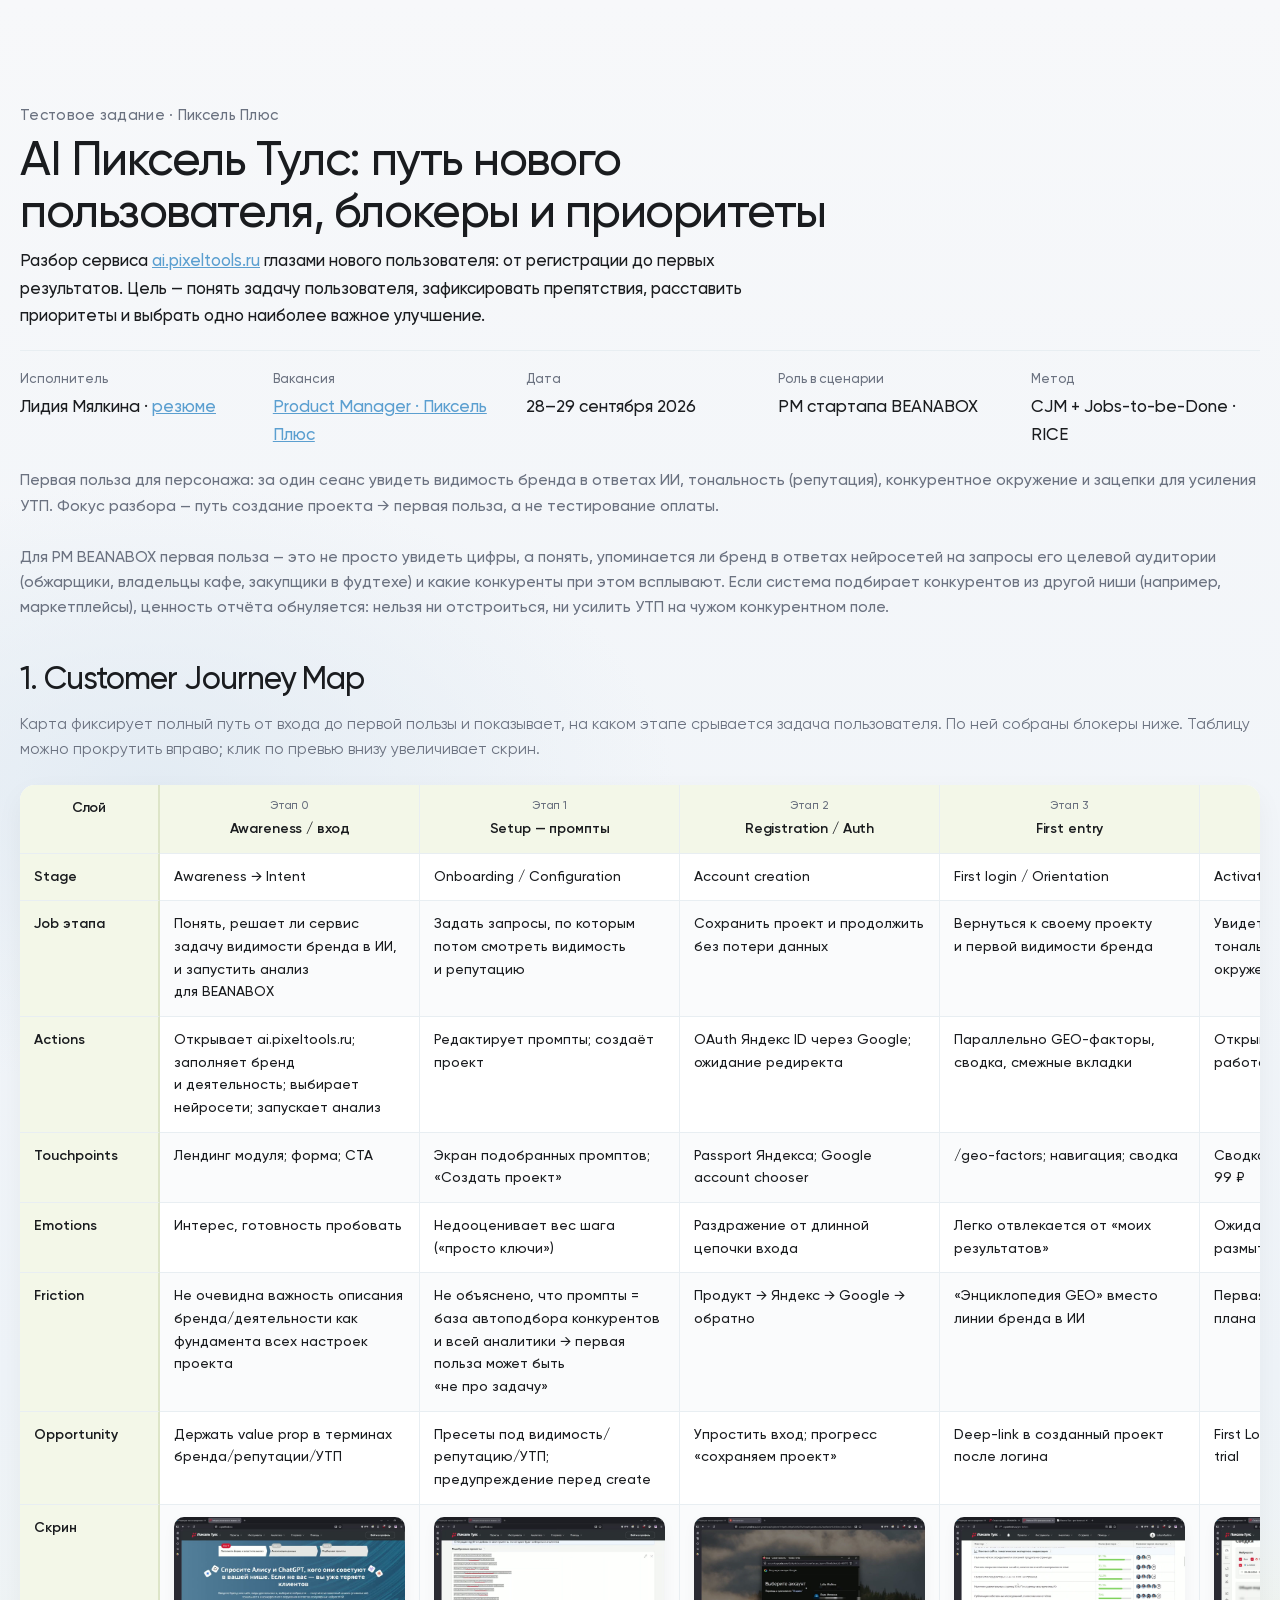
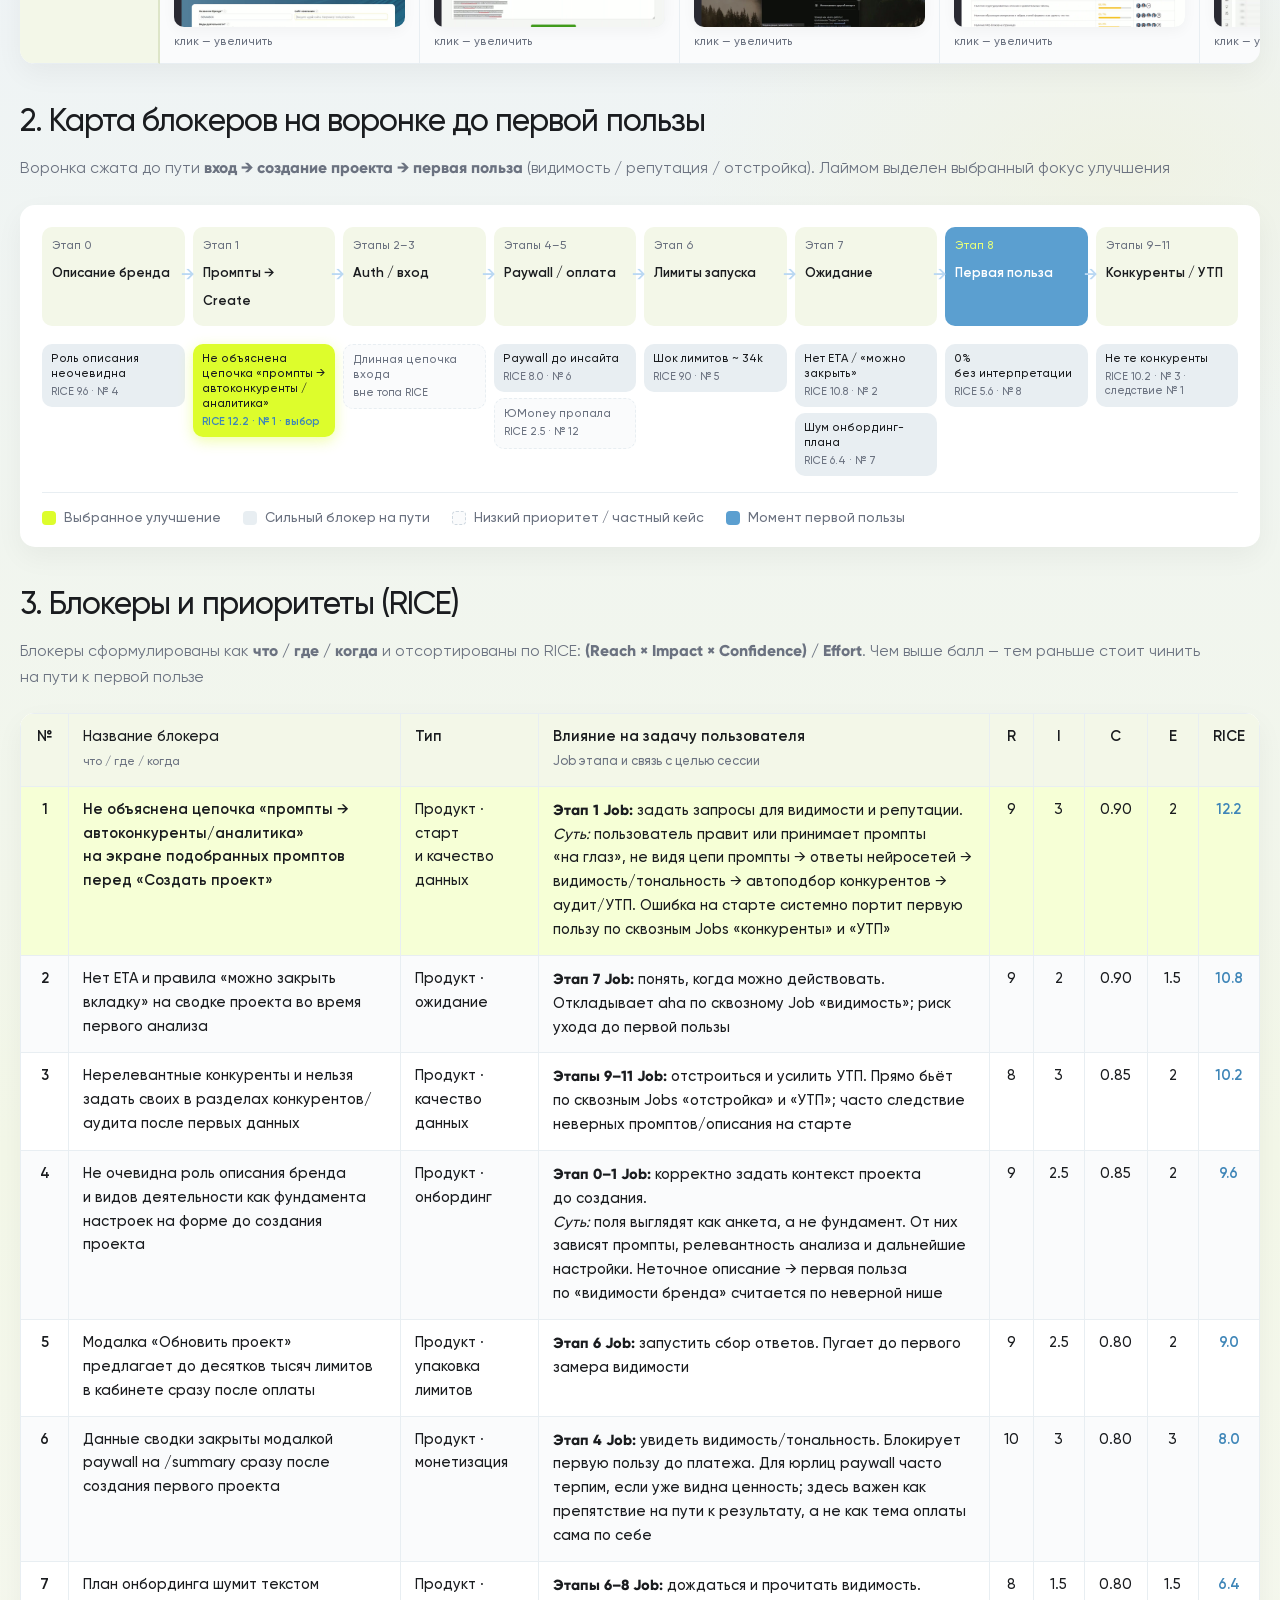
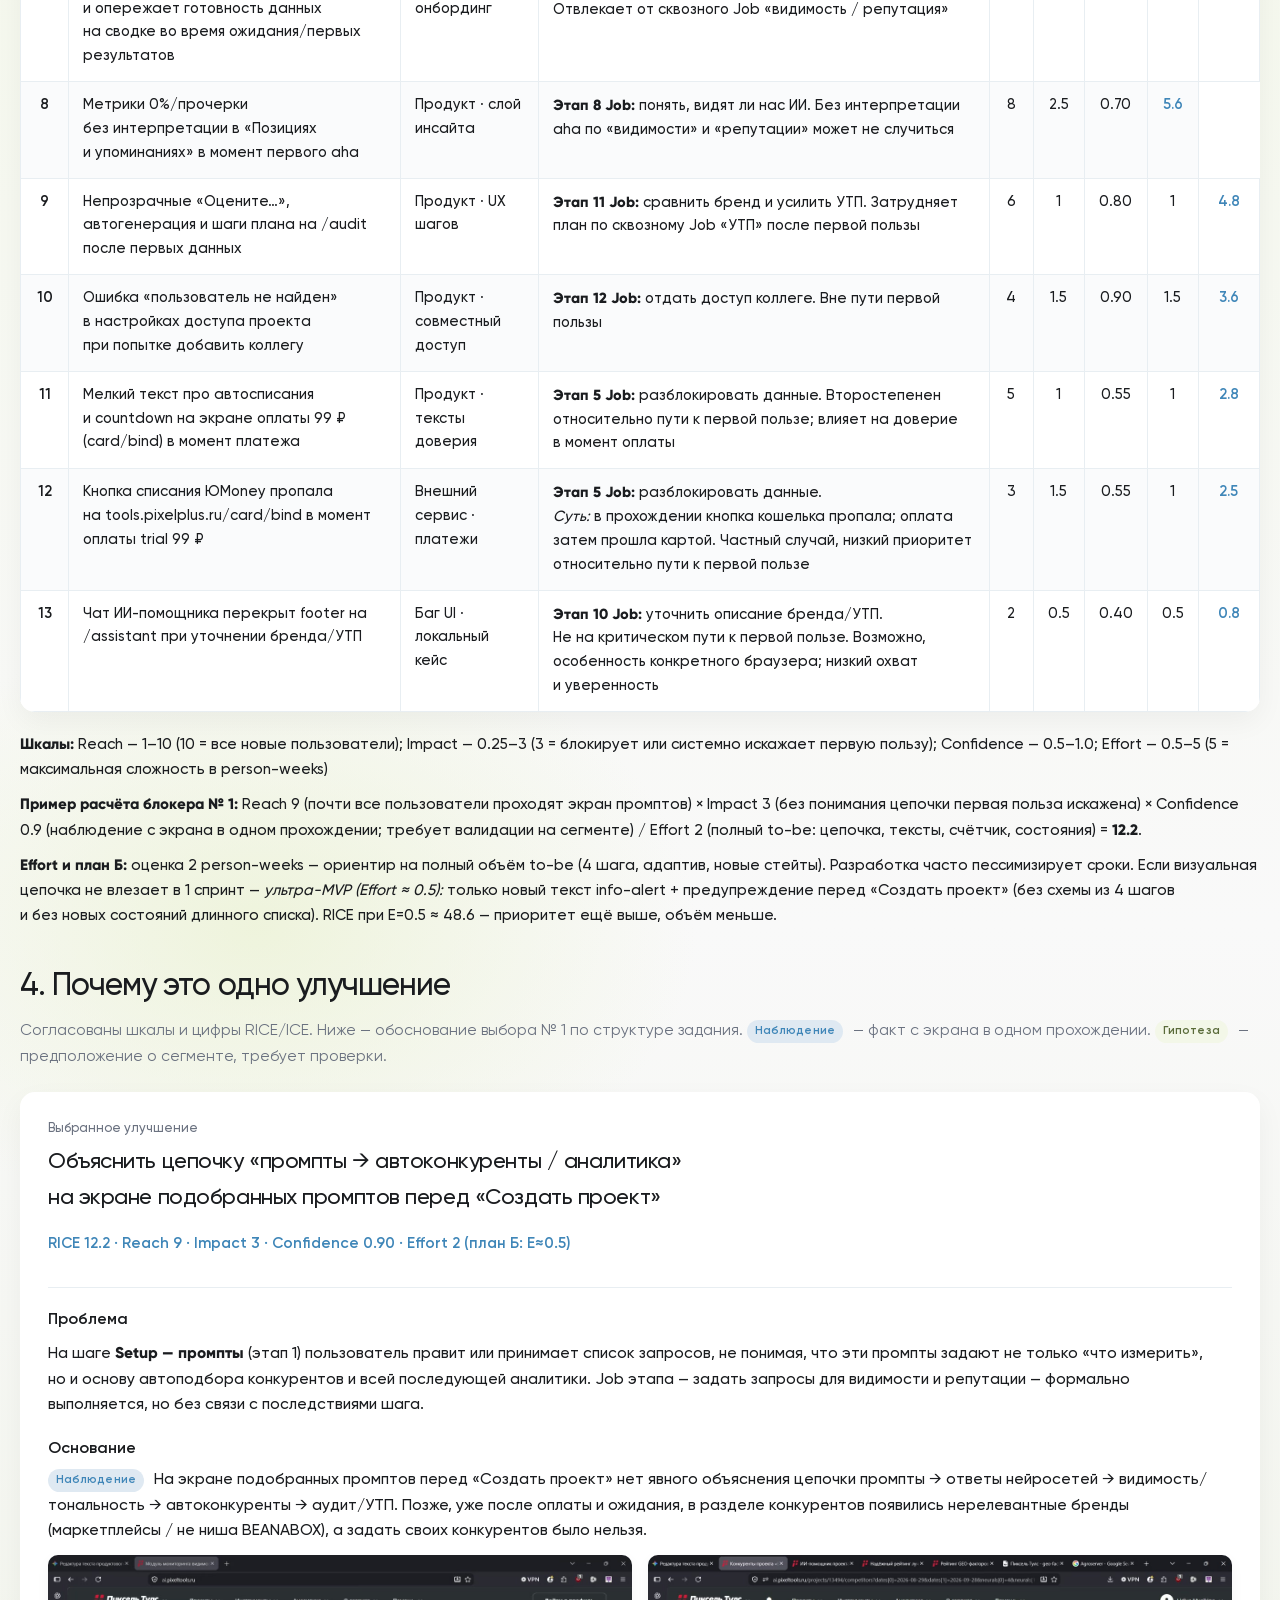
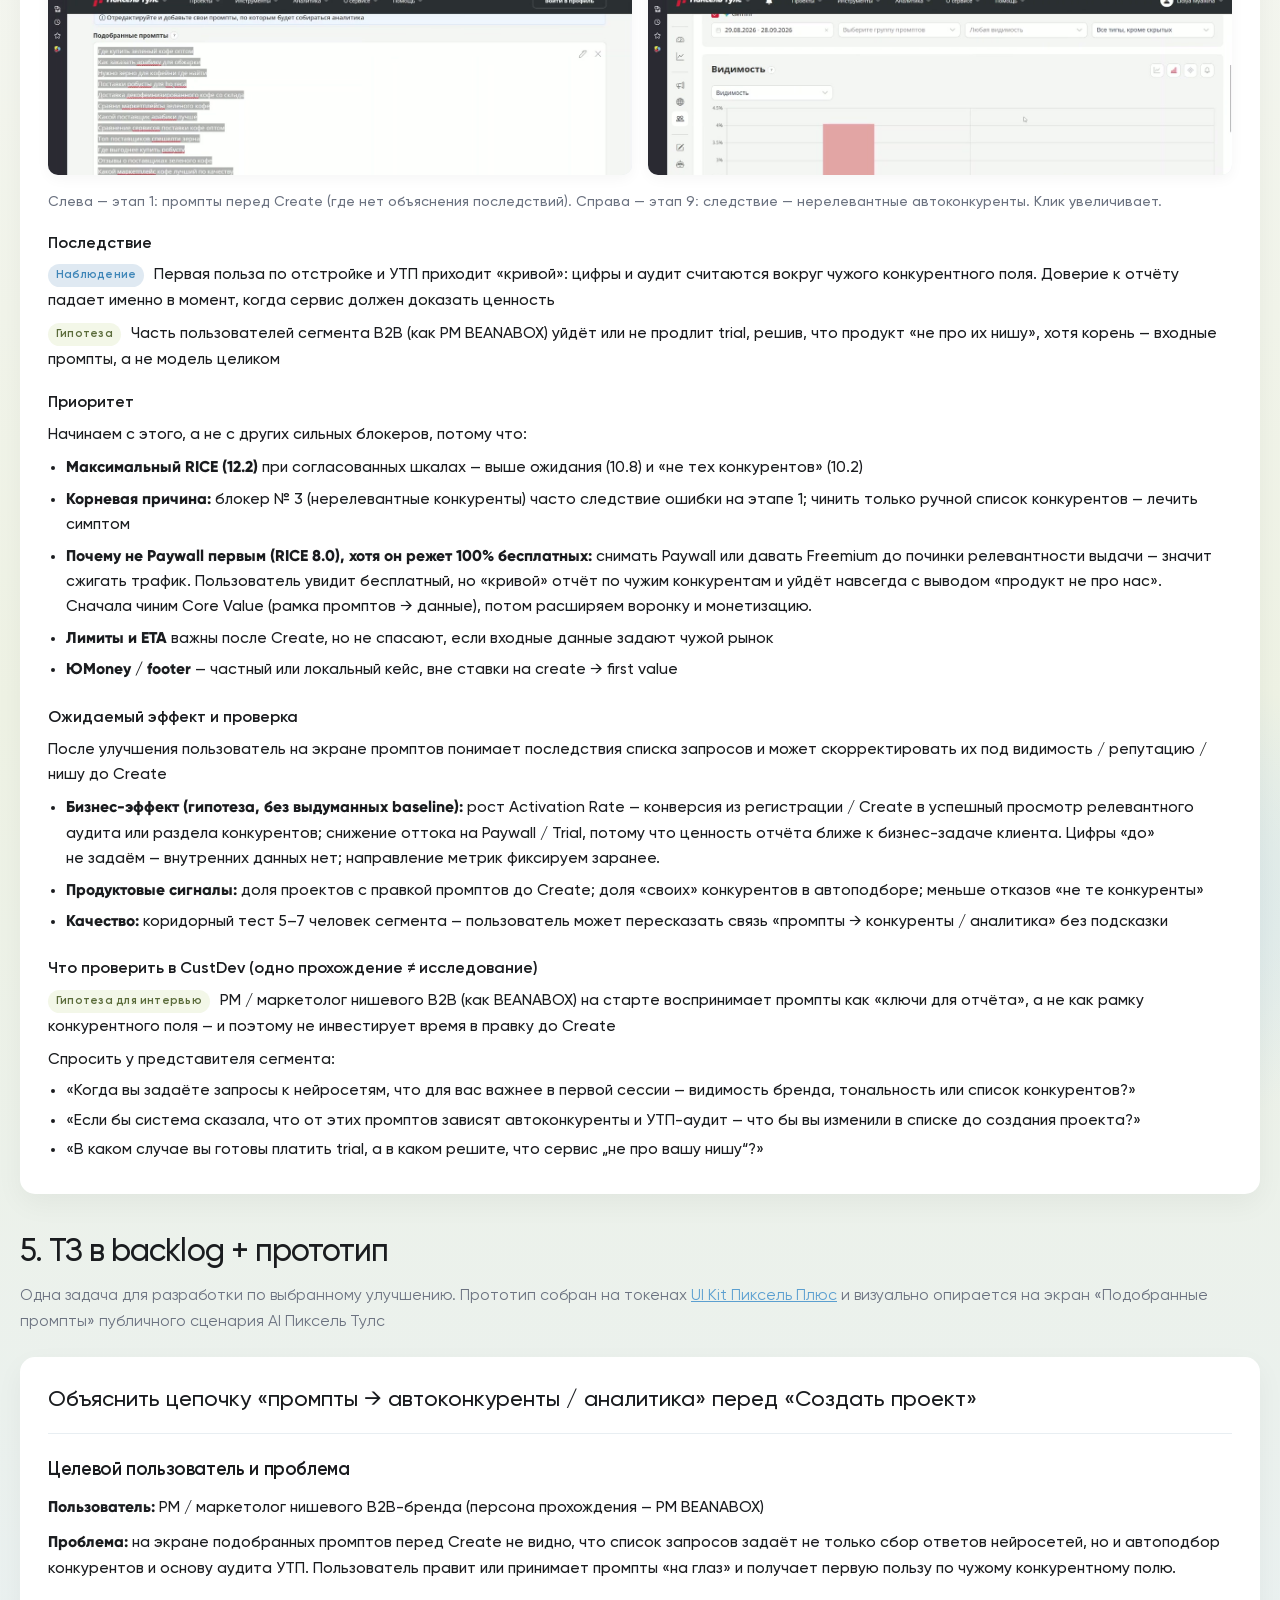
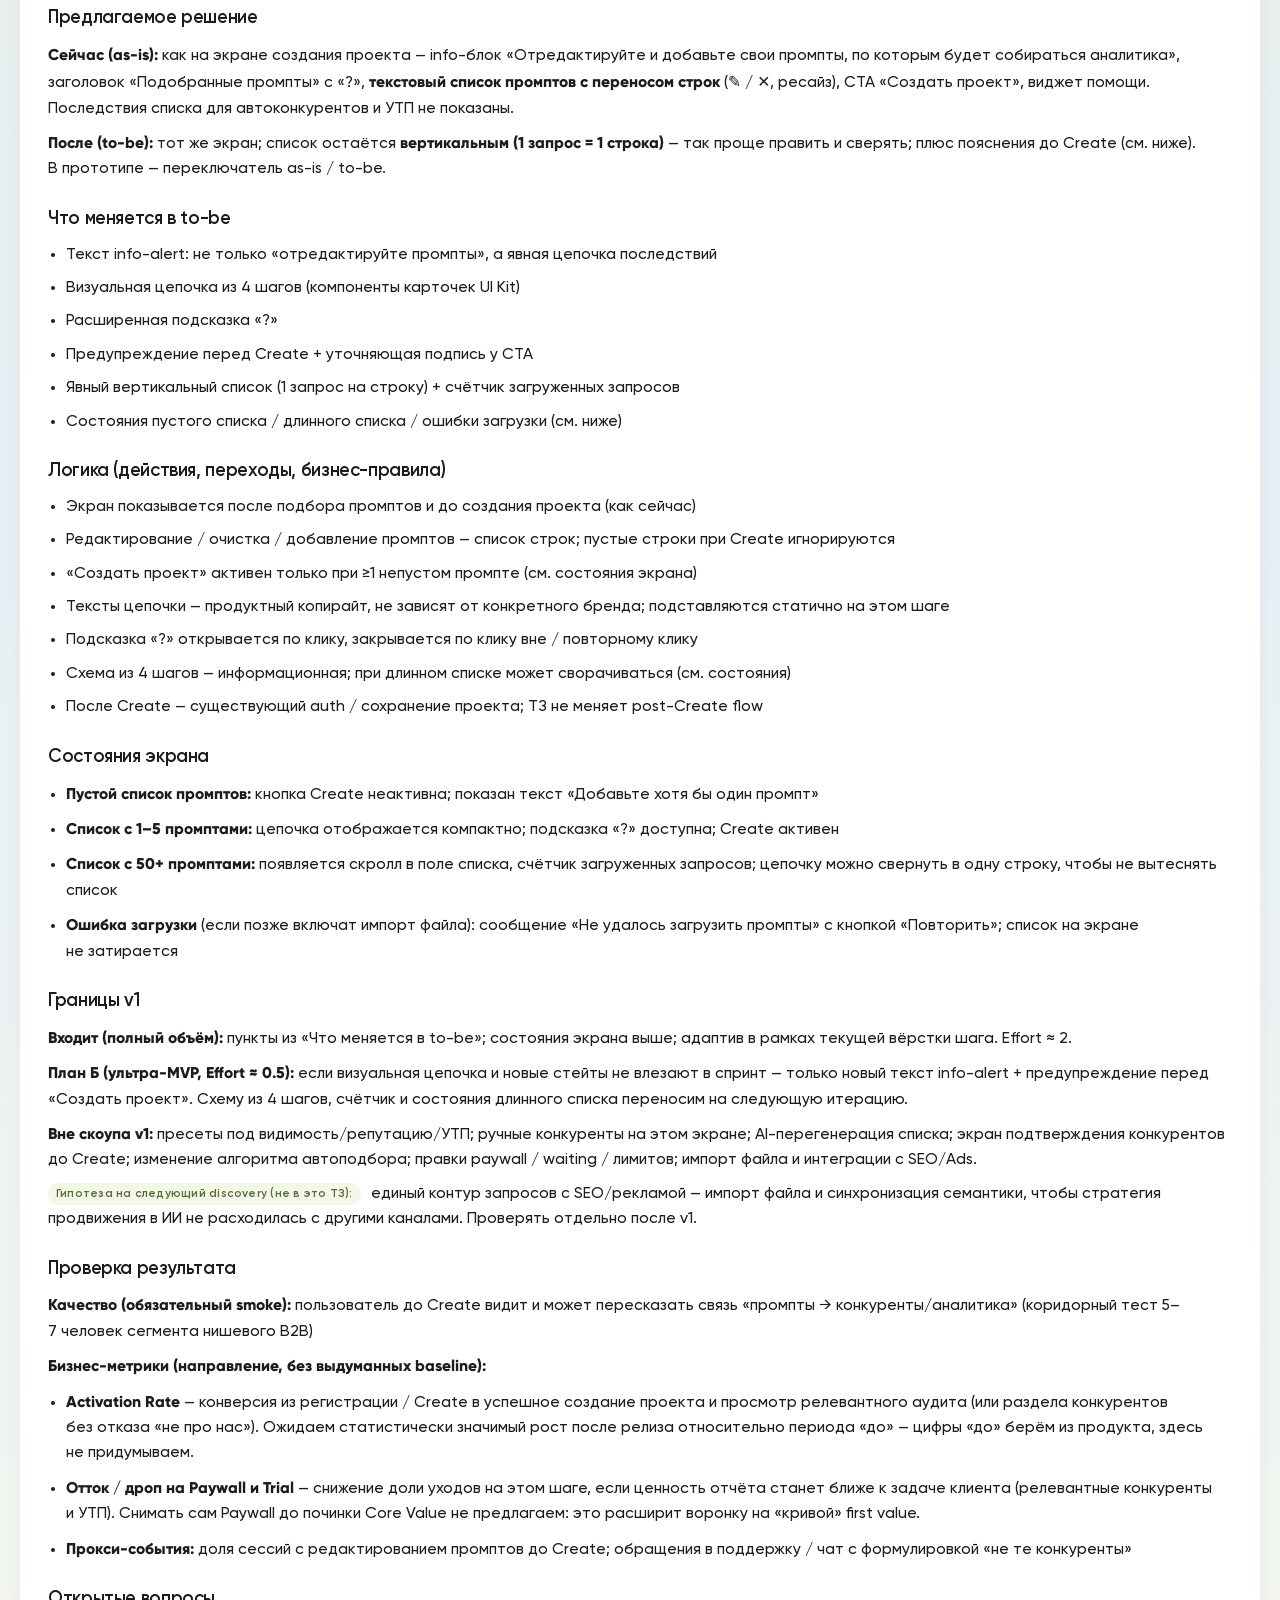
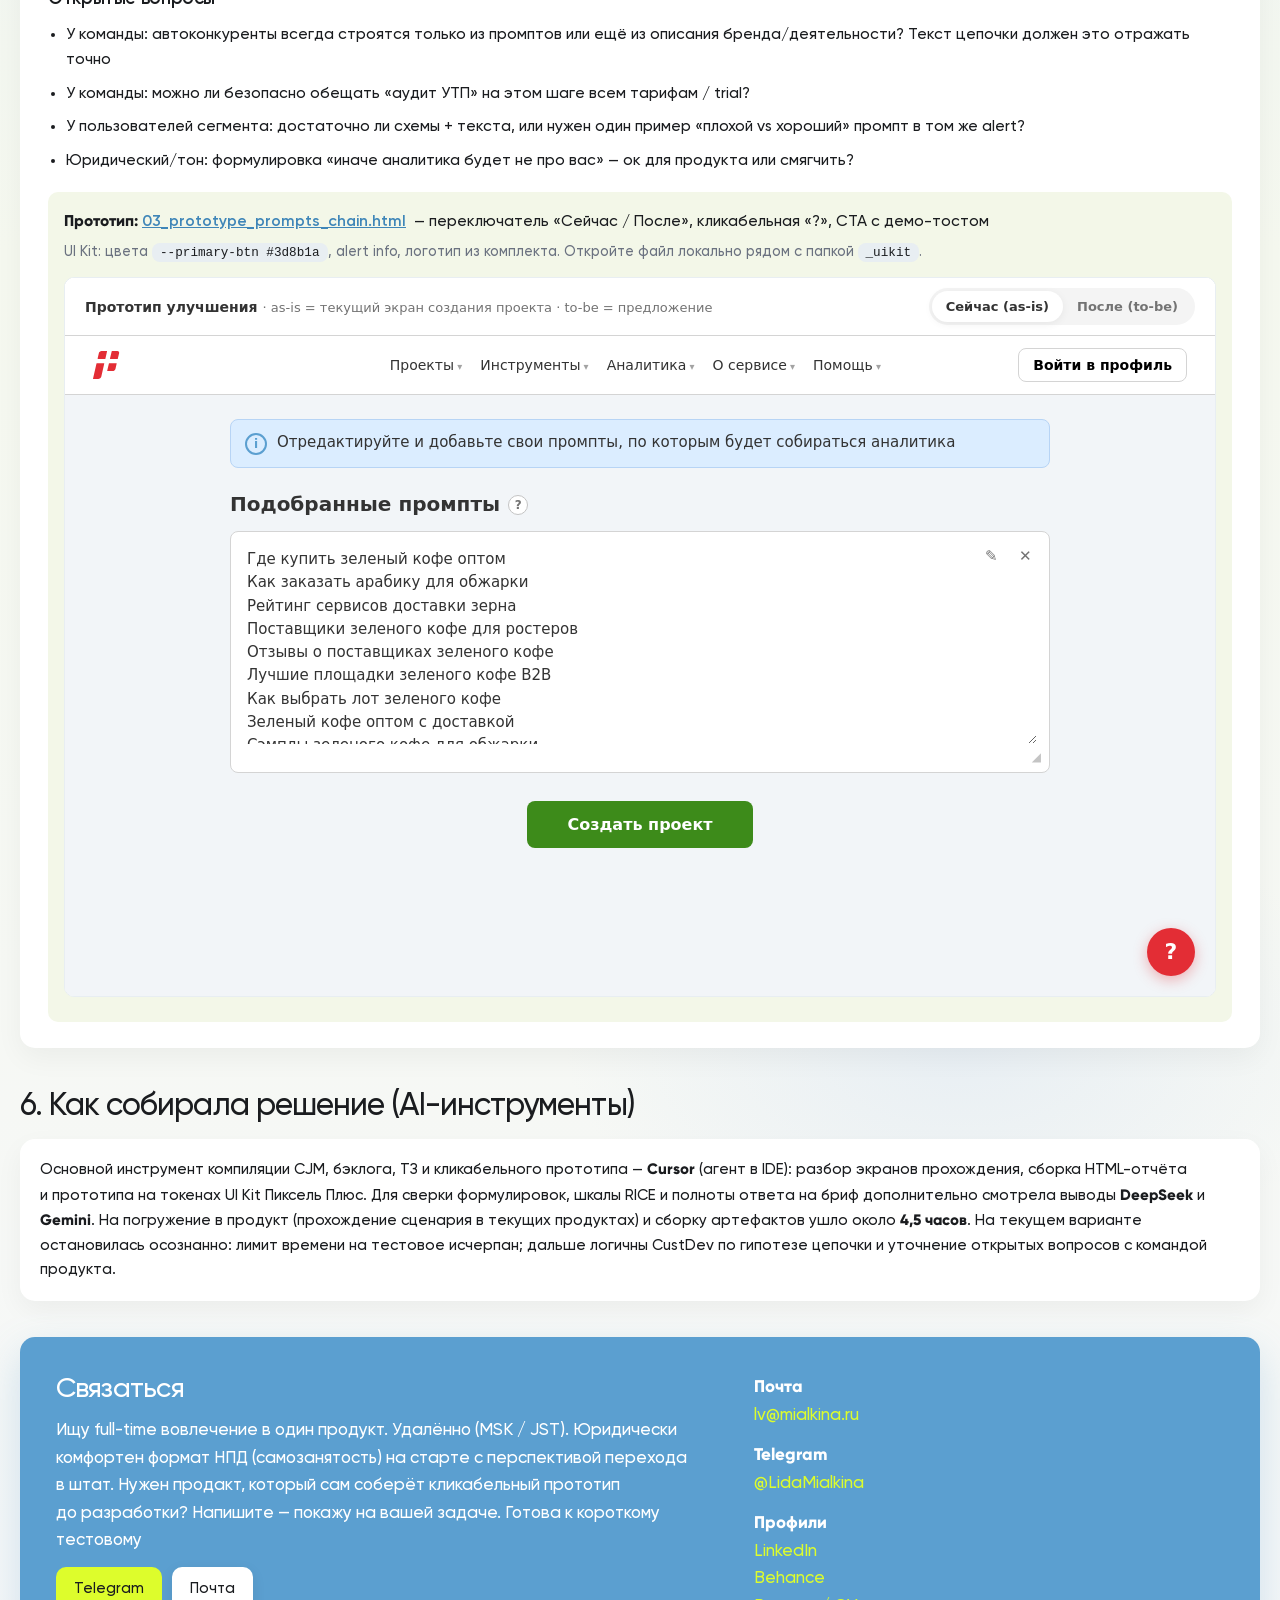
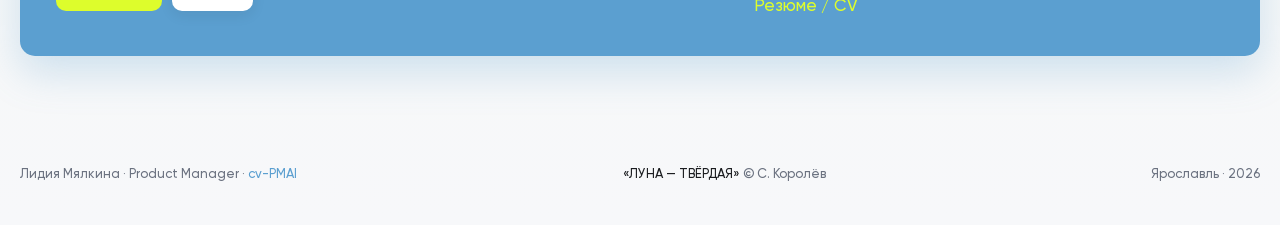
==== 02_report_CJM_blockers_RICE.html @ 6ed5271f "Тестовое для Пиксель Первый комит" ====
<!DOCTYPE html>
<html lang="ru">
<head>
<meta charset="utf-8"/>
<meta name="viewport" content="width=device-width, initial-scale=1"/>
<meta name="theme-color" content="#5b9fd0"/>
<meta name="color-scheme" content="light"/>
<title>Тестовое Пиксель Плюс: CJM и ТЗ AI Пиксель Тулс — Лидия Мялкина</title>
<meta name="description" content="Тестовое на вакансию Product Manager Пиксель Плюс: CJM, блокеры RICE, обоснование и ТЗ с прототипом цепочки промптов. Исполнитель — Лидия Мялкина."/>
<meta name="author" content="Лидия Мялкина"/>
<meta name="robots" content="noindex, nofollow"/>
<meta name="googlebot" content="noindex, nofollow"/>
<link rel="canonical" href="https://lidee4ka.github.io/cv-PMAI/"/>
<link rel="alternate" hreflang="ru-RU" href="https://lidee4ka.github.io/cv-PMAI/"/>
<link rel="alternate" hreflang="x-default" href="https://lidee4ka.github.io/cv-PMAI/"/>

<meta property="og:type" content="article"/>
<meta property="og:locale" content="ru_RU"/>
<meta property="og:site_name" content="Лидия Мялкина · Product Manager"/>
<meta property="og:title" content="Тестовое Пиксель Плюс: CJM и ТЗ AI Пиксель Тулс — Лидия Мялкина"/>
<meta property="og:description" content="CJM, приоритет блокеров RICE и ТЗ с прототипом улучшения экрана промптов для AI Пиксель Тулс. Вакансия Product Manager в B2B SaaS."/>
<meta property="og:url" content="https://lidee4ka.github.io/cv-PMAI/"/>
<meta property="og:image" content="https://lidee4ka.github.io/cv-PMAI/og-cover.png"/>
<meta property="og:image:alt" content="Лидия Мялкина — продакт-менеджер, тестовое задание Пиксель Плюс"/>

<meta name="twitter:card" content="summary_large_image"/>
<meta name="twitter:title" content="Тестовое Пиксель Плюс: CJM и ТЗ — Лидия Мялкина"/>
<meta name="twitter:description" content="CJM, RICE и ТЗ с прототипом для AI Пиксель Тулс. Product Manager, B2B SaaS."/>
<meta name="twitter:image" content="https://lidee4ka.github.io/cv-PMAI/og-cover.png"/>
<meta name="twitter:image:alt" content="Лидия Мялкина — тестовое задание Пиксель Плюс"/>

<script type="application/ld+json">
{
  "@context": "https://schema.org",
  "@type": "Article",
  "inLanguage": "ru-RU",
  "headline": "Тестовое задание Пиксель Плюс: CJM, блокеры RICE и ТЗ с прототипом",
  "description": "Разбор AI Пиксель Тулс глазами нового пользователя: CJM, приоритезация блокеров и ТЗ улучшения экрана промптов.",
  "datePublished": "2026-09-28",
  "dateModified": "2026-09-29",
  "author": {
    "@type": "Person",
    "name": "Лидия Мялкина",
    "url": "https://lidee4ka.github.io/cv-PMAI/",
    "email": "lv@mialkina.ru"
  },
  "about": {
    "@type": "JobPosting",
    "title": "Продуктовый менеджер / Product Manager в B2B SaaS — Discovery и AI-прототипирование",
    "url": "https://hh.ru/vacancy/136839649",
    "hiringOrganization": {
      "@type": "Organization",
      "name": "Пиксель Плюс"
    }
  },
  "isPartOf": {
    "@type": "WebSite",
    "name": "Резюме Лидии Мялкиной",
    "url": "https://lidee4ka.github.io/cv-PMAI/"
  }
}
</script>

<link rel="preconnect" href="https://fonts.googleapis.com"/>
<link rel="preconnect" href="https://fonts.gstatic.com" crossorigin/>
<link href="https://fonts.googleapis.com/css2?family=Plus+Jakarta+Sans:wght@400;500;600;700;800&display=swap" rel="stylesheet"/>
<style>
  @font-face {
    font-family: "Gilroy";
    src: url("fonts/Gilroy-Light.woff") format("woff");
    font-weight: 300;
    font-style: normal;
    font-display: swap;
  }
  @font-face {
    font-family: "Gilroy";
    src: url("fonts/Gilroy-Regular.woff") format("woff");
    font-weight: 400;
    font-style: normal;
    font-display: swap;
  }
  @font-face {
    font-family: "Gilroy";
    src: url("fonts/Gilroy-Medium.woff") format("woff");
    font-weight: 500;
    font-style: normal;
    font-display: swap;
  }
  @font-face {
    font-family: "Gilroy";
    src: url("fonts/Gilroy-Semibold.woff") format("woff");
    font-weight: 600;
    font-style: normal;
    font-display: swap;
  }
  @font-face {
    font-family: "Gilroy";
    src: url("fonts/Gilroy-ExtraBold.woff") format("woff");
    font-weight: 800;
    font-style: normal;
    font-display: swap;
  }

  /* Live theme from https://lidee4ka.github.io/cv-PMAI/ */
  :root {
    --navy: #5b9fd0;
    --navy-ink: #3f86b8;
    --burgundy: #6b7280;
    --gold: #DDFD2C;
    --gold-soft: #e8ff7a;
    --paper: #f9f9f9;
    --paper-2: #f3f7e8;
    --white: #fff;
    --ink: #1a1c1f;
    --muted: #6b7280;
    --line: #e8eef2;
    --blue: #5b9fd0;
    --peach: #bad8f3;
    --lime: #DDFD2C;
    --violet: #5b9fd0;
    --shadow: 0 12px 32px #1a1c1f10;
    --radius: 10px;
    --link: #5b9fd0;
    --cta: #DDFD2C;
    --sans: "Gilroy", "Plus Jakarta Sans", "Segoe UI", system-ui, sans-serif;
    --max: 1400px;
    --th: #f3f7e8;
  }

  * { box-sizing: border-box; }

  body {
    margin: 0;
    color: var(--ink);
    font: 500 17px/1.62 var(--sans);
    letter-spacing: 0;
    text-rendering: optimizeLegibility;
    background-color: #f9f9f9;
    background-image:
      radial-gradient(900px 520px at 12% 8%, #dfe9f2cc 0%, transparent 58%),
      radial-gradient(820px 480px at 88% 18%, #eff2e1cc 0%, transparent 55%),
      radial-gradient(760px 520px at 20% 42%, #ebf2d3c2 0%, transparent 58%),
      radial-gradient(700px 460px at 82% 58%, #bad8f399 0%, transparent 55%),
      radial-gradient(780px 500px at 30% 78%, #f6faedb8 0%, transparent 58%),
      radial-gradient(720px 440px at 75% 92%, #e1eaf3b0 0%, transparent 55%),
      linear-gradient(180deg, #f7f8fa 0%, #eef3f8 14%, #f3f7e8 28%, #f9f9f9 42%, #eef2e4 56%, #e8f0f6 70%, #f5f8ef 84%, #f7f8fa 100%);
  }

  .doc-header {
    background: transparent;
    border-radius: 0;
    padding: 0;
    margin-bottom: 20px;
    box-shadow: none;
  }
  .doc-header .kicker { margin-bottom: 10px; }
  .doc-header h1 { margin-bottom: 8px; }
  .doc-lead {
    color: var(--ink);
    font-size: 1.05rem;
    max-width: 48rem;
    margin: 0 0 20px;
  }
  .doc-facts {
    display: grid;
    grid-template-columns: repeat(auto-fit, minmax(180px, 1fr));
    gap: 14px 24px;
    margin: 0;
    padding: 18px 0 0;
    border-top: 1px solid var(--line);
  }
  .doc-facts dt {
    margin: 0;
    color: var(--muted);
    font-size: 0.82rem;
    font-weight: 500;
  }
  .doc-facts dd {
    margin: 4px 0 0;
    color: var(--ink);
    font-weight: 500;
  }
  .doc-facts a { font-weight: 500; }

  .note {
    background: transparent;
    border: 0;
    border-radius: 0;
    padding: 0;
    font-size: 0.98rem;
    margin: 0 0 28px;
    box-shadow: none;
    color: var(--muted);
    font-weight: 500;
  }
  .note strong {
    color: var(--muted);
    font-weight: 500;
  }

  .wrap {
    width: min(var(--max), calc(100% - 40px));
    margin-inline: auto;
    padding: 40px 0 72px;
  }

  h1, h2, h3 {
    font-family: var(--sans);
    color: #1a1c1f;
    font-weight: 500;
    letter-spacing: -0.03em;
    text-wrap: balance;
    margin: 0;
  }
  h1 {
    font-size: clamp(32px, 5vw, 48px);
    line-height: 1.08;
    margin-bottom: 10px;
  }
  h2 {
    font-size: clamp(24px, 3vw, 32px);
    line-height: 1.15;
    margin: 40px 0 14px;
  }

  .kicker {
    color: #6b7280;
    letter-spacing: 0.02em;
    margin: 0 0 14px;
    font-size: 15px;
    font-weight: 500;
    line-height: 1.45;
  }

  .meta {
    color: var(--muted);
    font-size: 0.98rem;
    margin: 0 0 22px;
    font-weight: 400;
  }

  .card {
    background: var(--white);
    border-radius: 15px;
    padding: 18px;
    border: 0;
    box-shadow: 0 10px 28px #1a1c1f0c;
  }

  .cjm-scroll {
    overflow-x: auto;
    overflow-y: hidden;
    -webkit-overflow-scrolling: touch;
    border: 0;
    border-radius: 15px;
    background: var(--white);
    box-shadow: 0 10px 28px #1a1c1f0c;
  }
  .cjm-scroll::-webkit-scrollbar { height: 10px; }
  .cjm-scroll::-webkit-scrollbar-thumb {
    background: #5b9fd0;
    border-radius: 8px;
  }
  .cjm-scroll::-webkit-scrollbar-track {
    background: #e8eef2;
    border-radius: 8px;
  }

  table.cjm {
    border-collapse: separate;
    border-spacing: 0;
    min-width: max-content;
    font-size: 0.875rem;
  }
  table.cjm th, table.cjm td {
    border-right: 1px solid var(--line);
    border-bottom: 1px solid var(--line);
    padding: 12px 14px;
    vertical-align: top;
    min-width: 220px;
    max-width: 260px;
  }
  table.cjm th.row-label, table.cjm td.row-label {
    position: sticky;
    left: 0;
    z-index: 3;
    background: #f3f7e8;
    min-width: 140px;
    max-width: 160px;
    font-weight: 600;
    color: #1a1c1f;
    border-right: 2px solid #dde5c8;
  }
  table.cjm thead th {
    background: #f3f7e8;
    color: #1a1c1f;
    font-weight: 600;
    position: sticky;
    top: 0;
    z-index: 2;
    letter-spacing: -0.01em;
    white-space: nowrap;
  }
  table.cjm thead th.row-label {
    z-index: 4;
    background: #f3f7e8;
    color: #1a1c1f;
  }
  table.cjm tbody tr:nth-child(even) td:not(.row-label) { background: #fafbfc; }
  table.cjm tbody tr:nth-child(odd) td:not(.row-label) { background: var(--white); }

  .stage-num {
    display: block;
    font-size: 0.72rem;
    font-weight: 500;
    color: var(--muted);
    margin-bottom: 2px;
  }

  .thumb {
    display: block;
    width: 100%;
    height: 110px;
    object-fit: cover;
    object-position: top;
    border-radius: 10px;
    border: 0;
    cursor: zoom-in;
    background: #e8eef2;
    box-shadow: 0 4px 14px #1a1c1f0a;
    transition: transform 0.15s ease, box-shadow 0.15s ease;
  }
  .thumb:hover {
    transform: translateY(-1px);
    box-shadow: 0 8px 20px #1a1c1f14;
  }
  .thumb-hint { color: var(--muted); font-size: 0.72rem; margin-top: 6px; }

  .blockers-wrap {
    overflow-x: auto;
    border-radius: 15px;
    border: 0;
    background: var(--white);
    box-shadow: 0 10px 28px #1a1c1f0c;
  }
  table.blockers {
    width: 100%;
    border-collapse: collapse;
    font-size: 0.92rem;
    background: var(--white);
  }
  table.blockers th, table.blockers td {
    border: 1px solid var(--line);
    padding: 12px 14px;
    vertical-align: top;
    text-align: left;
  }
  table.blockers thead th {
    background: #f3f7e8;
    color: #1a1c1f;
    font-weight: 600;
    white-space: nowrap;
  }
  table.blockers thead th span { color: var(--muted) !important; font-weight: 500; }
  table.blockers tbody tr:nth-child(even) td { background: #fafbfc; }
  table.blockers tbody tr.is-pick td {
    background: #f6ffd6;
  }
  table.blockers tbody tr.is-pick td.name {
    font-weight: 600;
  }
  table.blockers .num {
    width: 48px;
    text-align: center;
    font-weight: 600;
    color: #1a1c1f;
  }
  table.blockers .rice {
    font-weight: 600;
    color: #3f86b8;
    white-space: nowrap;
  }
  table.blockers .metric { text-align: center; white-space: nowrap; }
  table.blockers .name { min-width: 260px; font-weight: 500; }
  table.blockers .jtbd { min-width: 280px; color: var(--ink); }

  .type-tag {
    display: inline;
    padding: 0;
    border-radius: 0;
    background: transparent;
    color: var(--ink);
    border: 0;
    font-size: inherit;
    font-weight: 500;
    box-shadow: none;
  }

  .scales {
    font-size: 0.95rem;
    color: var(--muted);
    margin: 8px 0 16px;
  }
  .scales strong { color: var(--ink); font-weight: 600; }

  code {
    font-family: ui-monospace, "Cascadia Code", Consolas, monospace;
    font-size: 0.88em;
    background: #e8eef2;
    border: 0;
    border-radius: 8px;
    padding: 2px 8px;
    color: #1a1c1f;
  }

  a { color: var(--link); }
  a:hover { color: var(--navy-ink); }

  .lightbox {
    display: none;
    position: fixed;
    inset: 0;
    background: rgba(26, 28, 31, 0.88);
    z-index: 1000;
    align-items: center;
    justify-content: center;
    padding: 24px;
    cursor: zoom-out;
  }
  .lightbox.open { display: flex; }
  .lightbox img {
    max-width: min(96vw, 1400px);
    max-height: 92vh;
    border-radius: 15px;
    box-shadow: 0 16px 40px rgba(0, 0, 0, 0.35);
  }


  /* Funnel map */
  .funnel {
    background: var(--white);
    border-radius: 15px;
    box-shadow: 0 10px 28px #1a1c1f0c;
    padding: 22px 22px 18px;
    margin: 0 0 8px;
  }
  .funnel-track {
    display: grid;
    grid-template-columns: repeat(8, minmax(0, 1fr));
    gap: 8px;
    align-items: stretch;
    margin-bottom: 18px;
  }
  .funnel-stage {
    background: #f3f7e8;
    border-radius: 10px;
    padding: 10px 10px 12px;
    min-height: 72px;
    position: relative;
  }
  .funnel-stage::after {
    content: "→";
    position: absolute;
    right: -10px;
    top: 50%;
    transform: translateY(-50%);
    color: #bad8f3;
    font-weight: 600;
    z-index: 1;
  }
  .funnel-stage:last-child::after { content: none; }
  .funnel-stage .fs-num {
    display: block;
    color: var(--muted);
    font-size: 0.72rem;
    font-weight: 500;
    margin-bottom: 4px;
  }
  .funnel-stage .fs-title {
    color: var(--ink);
    font-size: 0.82rem;
    font-weight: 600;
    line-height: 1.25;
  }
  .funnel-stage.is-aha {
    background: #5b9fd0;
  }
  .funnel-stage.is-aha .fs-num { color: #e8ff7a; }
  .funnel-stage.is-aha .fs-title { color: #fff; }

  .funnel-blockers {
    display: grid;
    grid-template-columns: repeat(8, minmax(0, 1fr));
    gap: 8px;
  }
  .fb-col {
    display: flex;
    flex-direction: column;
    gap: 6px;
    min-height: 1px;
  }
  .fb {
    border-radius: 10px;
    padding: 8px 9px;
    font-size: 0.72rem;
    line-height: 1.3;
    font-weight: 500;
    background: #e8eef2;
    color: var(--ink);
  }
  .fb .fb-rice {
    display: block;
    color: var(--muted);
    font-size: 0.68rem;
    margin-top: 3px;
  }
  .fb.is-pick {
    background: #DDFD2C;
    color: #1a1c1f;
    box-shadow: 0 4px 14px #DDFD2C66;
  }
  .fb.is-pick .fb-rice { color: #3f86b8; font-weight: 600; }
  .fb.is-low {
    background: #fafbfc;
    color: var(--muted);
    border: 1px dashed var(--line);
  }
  .funnel-legend {
    display: flex;
    flex-wrap: wrap;
    gap: 14px 22px;
    margin-top: 16px;
    padding-top: 14px;
    border-top: 1px solid var(--line);
    color: var(--muted);
    font-size: 0.85rem;
  }
  .funnel-legend span {
    display: inline-flex;
    align-items: center;
    gap: 8px;
  }
  .funnel-legend i {
    width: 14px;
    height: 14px;
    border-radius: 4px;
    display: inline-block;
  }
  .lg-pick { background: #DDFD2C; }
  .lg-mid { background: #e8eef2; }
  .lg-low { background: #fafbfc; border: 1px dashed #cfd8e0; }
  .lg-aha { background: #5b9fd0; }

  @media (max-width: 1100px) {
    .funnel-track, .funnel-blockers {
      grid-template-columns: repeat(4, minmax(0, 1fr));
    }
    .funnel-stage:nth-child(4)::after { content: none; }
  }
  @media (max-width: 720px) {
    .funnel-track, .funnel-blockers {
      grid-template-columns: 1fr 1fr;
    }
    .funnel-stage:nth-child(even)::after { content: none; }
  }

  /* Choice / rationale */
  .choice {
    background: var(--white);
    border-radius: 15px;
    box-shadow: 0 10px 28px #1a1c1f0c;
    padding: 26px 28px;
    margin: 8px 0 28px;
  }
  .choice-pick {
    margin: 0 0 20px;
    padding-bottom: 16px;
    border-bottom: 1px solid var(--line);
  }
  .choice-pick .label {
    color: var(--muted);
    font-size: 0.82rem;
    font-weight: 500;
    margin: 0 0 6px;
  }
  .choice-pick h3 {
    font-size: clamp(18px, 2.2vw, 22px);
    font-weight: 500;
    margin: 0 0 8px;
    letter-spacing: -0.02em;
  }
  .choice-pick .rice-line {
    color: #3f86b8;
    font-weight: 600;
    font-size: 0.95rem;
  }
  .choice-grid {
    display: grid;
    gap: 18px;
  }
  .choice-item h4 {
    margin: 0 0 6px;
    font-size: 1rem;
    font-weight: 600;
    color: var(--ink);
  }
  .choice-item p, .choice-item li {
    margin: 0;
    color: var(--ink);
    font-size: 0.98rem;
  }
  .choice-item ul {
    margin: 6px 0 0;
    padding-left: 1.15rem;
  }
  .choice-item li { margin: 4px 0; }
  .tag-obs, .tag-hyp {
    display: inline-block;
    font-size: 0.72rem;
    font-weight: 600;
    letter-spacing: 0.02em;
    border-radius: 999px;
    padding: 2px 8px;
    margin-right: 6px;
    vertical-align: 1px;
  }
  .tag-obs { background: #dfe9f2; color: #3f86b8; }
  .tag-hyp { background: #f3f7e8; color: #5a6b3a; }
  .choice-shot {
    margin-top: 10px;
    display: grid;
    grid-template-columns: 1fr 1fr;
    gap: 16px;
    align-items: start;
  }
  .choice-shot img {
    width: 100%;
    height: auto;
    max-height: 220px;
    object-fit: cover;
    object-position: top;
    border-radius: 10px;
    cursor: zoom-in;
    box-shadow: 0 4px 14px #1a1c1f0a;
  }
  .choice-shot .shot-cap {
    color: var(--muted);
    font-size: 0.88rem;
  }
  @media (max-width: 720px) {
    .choice { padding: 20px 18px; }
    .choice-shot { grid-template-columns: 1fr; }
  }


  /* TZ block */
  .tz {
    background: var(--white);
    border-radius: 15px;
    box-shadow: 0 10px 28px #1a1c1f0c;
    padding: 26px 28px;
    margin: 8px 0 28px;
  }
  .tz h3 {
    font-size: 1.15rem;
    font-weight: 600;
    margin: 22px 0 8px;
    letter-spacing: -0.02em;
  }
  .tz h3:first-child { margin-top: 0; }
  .tz p, .tz li { margin: 0 0 8px; font-size: 0.98rem; }
  .tz ul { margin: 6px 0 10px; padding-left: 1.15rem; }
  .tz .tz-title {
    font-size: clamp(18px, 2.2vw, 22px);
    font-weight: 500;
    margin: 0 0 14px;
    padding-bottom: 14px;
    border-bottom: 1px solid var(--line);
  }
  .tz-proto {
    margin-top: 18px;
    padding: 16px;
    background: #f3f7e8;
    border-radius: 10px;
  }
  .tz-proto a {
    color: #3f86b8;
    font-weight: 600;
  }
  .tz-iframe {
    width: 100%;
    height: 720px;
    border: 1px solid var(--line);
    border-radius: 10px;
    margin-top: 12px;
    background: #fff;
  }
  .rice-box {
    background: transparent;
    border: 0;
    box-shadow: none;
    border-radius: 0;
    padding: 12px 0 0;
    margin: 8px 0 28px;
    font-size: 0.95rem;
  }
  .ai-tools {
    background: var(--white);
    border-radius: 15px;
    box-shadow: 0 10px 28px #1a1c1f0c;
    padding: 18px 20px;
    margin: 0 0 20px;
    font-size: 0.95rem;
  }
  .rice-box p, .ai-tools p { margin: 0 0 10px; }
  .rice-box p:last-child, .ai-tools p:last-child { margin-bottom: 0; }

  .btn {
    display: inline-flex;
    align-items: center;
    justify-content: center;
    min-height: 44px;
    padding: 0 18px;
    border-radius: 10px;
    font-weight: 500;
    font-size: 15px;
    text-decoration: none;
    border: 0;
    cursor: pointer;
  }
  .btn-primary {
    background: #5b9fd0;
    color: #fff;
    box-shadow: 0 6px 18px #5b9fd044;
  }
  .btn-primary:hover, .btn-primary:focus-visible { background: #3f86b8; color: #fff; }
  .btn-ghost {
    background: var(--white);
    color: #1a1c1f;
    box-shadow: 0 4px 14px #1a1c1f12;
  }
  .btn-ghost:hover, .btn-ghost:focus-visible { background: #f3f7e8; color: #1a1c1f; }

  .contacts {
    display: grid;
    grid-template-columns: 1.4fr 1fr;
    gap: 28px 40px;
    background: #5b9fd0;
    color: #fff;
    border-radius: 15px;
    padding: 36px;
    box-shadow: 0 16px 40px #5b9fd044;
    margin: 8px 0 0;
  }
  .contacts h2 {
    color: #fff;
    font-size: clamp(22px, 3vw, 28px);
    margin: 0 0 12px;
  }
  .contacts p, .contacts b { color: #fff; margin: 0 0 12px; }
  .contacts p:last-child { margin-bottom: 0; }
  .contacts a { color: #DDFD2C; text-decoration: none; }
  .contacts a:hover { color: #e8ff7a; }
  .contacts .btn-primary,
  .contacts .btn-primary:hover {
    background: #DDFD2C;
    color: #1a1c1f;
    box-shadow: none;
  }
  .contacts .btn-ghost,
  .contacts .btn-ghost:hover,
  .contacts .btn-ghost:focus-visible {
    background: #fff;
    color: #1a1c1f;
    box-shadow: 0 4px 14px #1a1c1f14;
  }
  .contact-actions {
    display: flex;
    flex-wrap: wrap;
    gap: 10px;
    margin: 18px 0 0;
  }
  .contact-actions .btn { margin: 0; }

  .site-footer {
    margin-top: 8px;
    padding: 28px 0 40px;
    font-size: 13px;
    color: var(--muted);
  }
  .site-footer .wrap {
    padding: 0;
    display: flex;
    flex-wrap: wrap;
    align-items: baseline;
    justify-content: space-between;
    gap: 12px 24px;
  }
  .site-footer a {
    color: var(--link);
    text-decoration: none;
    font-weight: 500;
  }
  .site-footer a:hover { color: var(--navy-ink); }
  .site-footer .slogan {
    margin: 0;
    font-weight: 500;
    color: var(--ink);
  }
  .site-footer .slogan cite {
    font-style: normal;
    color: var(--muted);
    font-weight: 500;
  }

  @media (max-width: 720px) {
    .contacts {
      grid-template-columns: 1fr;
      padding: 20px 16px;
      border-radius: 12px;
      gap: 20px;
    }
    .contact-actions { gap: 8px; }
    .contact-actions .btn {
      min-height: 42px;
      padding: 0 14px;
      font-size: 13px;
      width: 100%;
    }
    .site-footer { padding: 20px 0 36px; font-size: 12px; }
  }

  @media (max-width: 720px) {
    .tz { padding: 20px 18px; }
    .tz-iframe { height: 640px; }
  }


  .site-nav {
    position: sticky;
    top: 0;
    z-index: 50;
    background: #fffffff5;
    -webkit-backdrop-filter: blur(12px);
    backdrop-filter: blur(12px);
    border-bottom: 1px solid var(--line);
    box-shadow: 0 8px 24px #1a1c1f0a;
    transform: translateY(-110%);
    opacity: 0;
    pointer-events: none;
    transition: transform 0.22s ease, opacity 0.22s ease;
  }
  .site-nav.is-visible {
    transform: translateY(0);
    opacity: 1;
    pointer-events: auto;
  }
  .site-nav-inner {
    width: min(var(--max), calc(100% - 40px));
    margin-inline: auto;
    min-height: 64px;
    display: flex;
    align-items: center;
    justify-content: space-between;
    gap: 16px;
  }
  .site-nav-brand {
    display: flex;
    flex-direction: column;
    text-decoration: none;
    color: var(--ink);
    flex-shrink: 0;
  }
  .site-nav-brand b { font-size: 15px; font-weight: 600; line-height: 1.2; }
  .site-nav-brand span { font-size: 12px; color: var(--muted); font-weight: 500; }
  .site-nav-links {
    display: flex;
    flex-wrap: wrap;
    gap: 4px 2px;
    font-size: 14px;
    font-weight: 500;
  }
  .site-nav-links a {
    color: var(--ink);
    text-decoration: none;
    padding: 8px 10px;
    border-radius: 10px;
  }
  .site-nav-links a:hover,
  .site-nav-links a:focus-visible,
  .site-nav-links a.is-active {
    background: var(--white);
    box-shadow: 0 4px 14px #1a1c1f12;
    color: #1a1c1f;
  }
  .nav-toggle {
    display: none;
    width: 44px;
    height: 44px;
    border: 1px solid var(--line);
    border-radius: 10px;
    background: var(--white);
    cursor: pointer;
    position: relative;
    flex-shrink: 0;
    padding: 0;
  }
  .nav-toggle span {
    position: absolute;
    left: 12px;
    right: 12px;
    height: 2px;
    background: var(--ink);
    border-radius: 1px;
    transition: transform .2s, opacity .2s, top .2s;
  }
  .nav-toggle span:nth-child(1) { top: 15px; }
  .nav-toggle span:nth-child(2) { top: 21px; }
  .nav-toggle span:nth-child(3) { top: 27px; }
  .nav-toggle[aria-expanded="true"] span:nth-child(1) {
    top: 21px;
    transform: rotate(45deg);
  }
  .nav-toggle[aria-expanded="true"] span:nth-child(2) { opacity: 0; }
  .nav-toggle[aria-expanded="true"] span:nth-child(3) {
    top: 21px;
    transform: rotate(-45deg);
  }
  @media (max-width: 900px) {
    .nav-toggle { display: block; }
    .site-nav-inner { position: relative; }
    .site-nav-links {
      display: none;
      position: absolute;
      top: calc(100% + 8px);
      left: 0;
      right: 0;
      flex-direction: column;
      gap: 4px;
      padding: 10px;
      background: #fff;
      border: 1px solid var(--line);
      border-radius: 12px;
      box-shadow: 0 12px 32px #1a1c1f14;
    }
    .site-nav.is-open .site-nav-links { display: flex; }
    .site-nav-links a {
      padding: 12px 14px;
      border-radius: 10px;
    }
  }

  @media (max-width: 720px) {
    .wrap { width: calc(100% - 24px); padding-top: 28px; }
    h1 { font-size: 28px; }
    .site-nav-inner { width: calc(100% - 24px); }
  }
</style>
</head>
<body id="top">

<nav class="site-nav" id="site-nav" aria-label="Разделы отчёта">
  <div class="site-nav-inner">
    <a class="site-nav-brand" href="#top">
      <b>Лидия Мялкина</b>
      <span>Тестовое · Пиксель Плюс</span>
    </a>
    <div class="site-nav-links" id="site-nav-links">
      <a href="#cjm">CJM</a>
      <a href="#funnel">Воронка</a>
      <a href="#blockers">Блокеры</a>
      <a href="#choice">Выбор</a>
      <a href="#tz">ТЗ</a>
      <a href="#ai-tools">AI</a>
      <a href="#kontakty">Связаться</a>
    </div>
    <button class="nav-toggle" id="nav-toggle" type="button" aria-label="Открыть меню" aria-controls="site-nav-links" aria-expanded="false">
      <span></span><span></span><span></span>
    </button>
  </div>
</nav>

<div class="wrap">
  <header class="doc-header">
    <p class="kicker">Тестовое задание · Пиксель Плюс</p>
    <h1>AI Пиксель Тулс: путь нового пользователя, блокеры и приоритеты</h1>
    <p class="doc-lead">
      Разбор сервиса <a href="https://ai.pixeltools.ru/" target="_blank" rel="noopener">ai.pixeltools.ru</a>
      глазами нового пользователя: от&nbsp;регистрации до&nbsp;первых результатов.
      Цель&nbsp;— понять задачу пользователя, зафиксировать препятствия, расставить приоритеты
      и&nbsp;выбрать одно наиболее важное улучшение.
    </p>
    <dl class="doc-facts">
      <div>
        <dt>Исполнитель</dt>
        <dd>Лидия Мялкина · <a href="https://lidee4ka.github.io/cv-PMAI/" target="_blank" rel="noopener">резюме</a></dd>
      </div>
      <div>
        <dt>Вакансия</dt>
        <dd><a href="https://hh.ru/vacancy/136839649" target="_blank" rel="noopener">Product Manager · Пиксель Плюс</a></dd>
      </div>
      <div>
        <dt>Дата</dt>
        <dd>28–29 сентября 2026</dd>
      </div>
      <div>
        <dt>Роль в сценарии</dt>
        <dd>PM стартапа BEANABOX</dd>
      </div>
      <div>
        <dt>Метод</dt>
        <dd>CJM + Jobs-to-be-Done · RICE</dd>
      </div>
    </dl>
  </header>

  <div class="note">
    <strong>Первая польза для&nbsp;персонажа:</strong> за&nbsp;один сеанс увидеть видимость бренда в&nbsp;ответах ИИ,
    тональность (репутация), конкурентное окружение и&nbsp;зацепки для&nbsp;усиления УТП.
    Фокус разбора&nbsp;— путь <strong>создание проекта → первая польза</strong>, а&nbsp;не&nbsp;тестирование оплаты.
    <br/><br/>
    Для&nbsp;PM BEANABOX первая польза&nbsp;— это не&nbsp;просто увидеть цифры, а&nbsp;понять, упоминается ли&nbsp;бренд в&nbsp;ответах нейросетей
    на&nbsp;запросы его целевой аудитории (обжарщики, владельцы кафе, закупщики в&nbsp;фудтехе) и&nbsp;какие конкуренты при&nbsp;этом всплывают.
    Если система подбирает конкурентов из&nbsp;другой ниши (например, маркетплейсы), ценность отчёта обнуляется:
    нельзя ни&nbsp;отстроиться, ни&nbsp;усилить УТП на&nbsp;чужом конкурентном поле.
  </div>

  <h2 id="cjm">1. Customer Journey Map</h2>
  <p class="meta">
    Карта фиксирует полный путь от&nbsp;входа до&nbsp;первой пользы и&nbsp;показывает,
    на&nbsp;каком этапе срывается задача пользователя. По&nbsp;ней собраны блокеры ниже.
    Таблицу можно прокрутить вправо; клик по&nbsp;превью внизу увеличивает скрин.
  </p>

  <div class="cjm-scroll card" style="padding:0">
    <table class="cjm">
      <thead>
        <tr>
          <th class="row-label">Слой</th>
          <th><span class="stage-num">Этап 0</span>Awareness / вход</th>
          <th><span class="stage-num">Этап 1</span>Setup — промпты</th>
          <th><span class="stage-num">Этап 2</span>Registration / Auth</th>
          <th><span class="stage-num">Этап 3</span>First entry</th>
          <th><span class="stage-num">Этап 4</span>Paywall / сводка</th>
          <th><span class="stage-num">Этап 5</span>Payment 99 ₽</th>
          <th><span class="stage-num">Этап 6</span>First run / лимиты</th>
          <th><span class="stage-num">Этап 7</span>Waiting</th>
          <th><span class="stage-num">Этап 8</span>First insight</th>
          <th><span class="stage-num">Этап 9</span>Competitors</th>
          <th><span class="stage-num">Этап 10</span>ИИ-помощник</th>
          <th><span class="stage-num">Этап 11</span>Audit / УТП</th>
          <th><span class="stage-num">Этап 12</span>Next / access</th>
        </tr>
      </thead>
      <tbody>
        <tr>
          <td class="row-label">Stage</td>
          <td>Awareness → Intent</td>
          <td>Onboarding / Configuration</td>
          <td>Account creation</td>
          <td>First login / Orientation</td>
          <td>Activation / Paywall</td>
          <td>Conversion / Payment</td>
          <td>First value attempt</td>
          <td>Processing / Waiting</td>
          <td>Aha / First insight</td>
          <td>Analysis / Competitive framing</td>
          <td>Guided interpretation</td>
          <td>Synthesis / Audit</td>
          <td>Retention / Collaboration</td>
        </tr>
        <tr>
          <td class="row-label">Job этапа</td>
          <td>Понять, решает ли&nbsp;сервис задачу видимости бренда в&nbsp;ИИ, и&nbsp;запустить анализ для&nbsp;BEANABOX</td>
          <td>Задать запросы, по&nbsp;которым потом смотреть видимость и&nbsp;репутацию</td>
          <td>Сохранить проект и&nbsp;продолжить без&nbsp;потери данных</td>
          <td>Вернуться к&nbsp;своему проекту и&nbsp;первой видимости бренда</td>
          <td>Увидеть видимость, тональность и&nbsp;конкурентное окружение</td>
          <td>Разблокировать данные и&nbsp;перейти к&nbsp;видимости бренда</td>
          <td>Запустить сбор ответов нейросетей по&nbsp;своим промптам</td>
          <td>Понять, когда можно действовать и&nbsp;можно ли&nbsp;уйти со&nbsp;страницы</td>
          <td>Понять, видят ли&nbsp;нас ИИ и&nbsp;как говорят о&nbsp;бренде</td>
          <td>Понять, с&nbsp;кем нас сравнивают нейросети, и&nbsp;отстроиться</td>
          <td>Уточнить описание бренда/УТП и&nbsp;спросить про&nbsp;видимость</td>
          <td>Сравнить бренд с&nbsp;правильными конкурентами по&nbsp;продуктам, ЦА, ценам, УТП</td>
          <td>Понять «что дальше» и&nbsp;при&nbsp;необходимости отдать доступ коллеге</td>
        </tr>
        <tr>
          <td class="row-label">Actions</td>
          <td>Открывает ai.pixeltools.ru; заполняет бренд и&nbsp;деятельность; выбирает нейросети; запускает анализ</td>
          <td>Редактирует промпты; создаёт проект</td>
          <td>OAuth Яндекс ID через Google; ожидание редиректа</td>
          <td>Параллельно GEO-факторы, сводка, смежные вкладки</td>
          <td>Открывает сводку; пытается работать с&nbsp;фильтрами</td>
          <td>Уходит на&nbsp;tools.pixelplus.ru; пробует ЮMoney; оплачивает картой 99&nbsp;₽</td>
          <td>Нажимает «Обновить весь проект»</td>
          <td>Смотрит прогресс ~&nbsp;48–51%, шапку отчёта, план шагов</td>
          <td>Смотрит позиции/упоминания; читает тональность и&nbsp;ответы</td>
          <td>Смотрит график; сверяет «конкурентов»; пытается сменить набор</td>
          <td>Пишет вопрос про&nbsp;описание бренда; пытается пользоваться чатом</td>
          <td>Выбирает конкурентов; генерирует аудит; пробует автогенерацию</td>
          <td>Рекомендации; гостевые ссылки; добавление доступа; события</td>
        </tr>
        <tr>
          <td class="row-label">Touchpoints</td>
          <td>Лендинг модуля; форма; CTA</td>
          <td>Экран подобранных промптов; «Создать проект»</td>
          <td>Passport Яндекса; Google account chooser</td>
          <td>/geo-factors; навигация; сводка</td>
          <td>Сводка; баннер демо; модалка 99&nbsp;₽</td>
          <td>card/bind; ЮMoney/ЮKassa; форма карты</td>
          <td>Модалка лимитов (~&nbsp;34k)</td>
          <td>Прогресс-бар; онбординг-план</td>
          <td>Таблица позиций и&nbsp;упоминаний</td>
          <td>Раздел конкурентов; барчарт</td>
          <td>/assistant; footer</td>
          <td>/audit; SWOT; степпер</td>
          <td>Настройки доступа; события</td>
        </tr>
        <tr>
          <td class="row-label">Emotions</td>
          <td>Интерес, готовность пробовать</td>
          <td>Недооценивает вес шага («просто ключи»)</td>
          <td>Раздражение от&nbsp;длинной цепочки входа</td>
          <td>Легко отвлекается от&nbsp;«моих результатов»</td>
          <td>Ожидал инсайт&nbsp;— видит размытые данные</td>
          <td>Готов платить; бесит нестабильный UI кошелька</td>
          <td>Sticker shock по&nbsp;лимитам</td>
          <td>Неопределённость, тревога закрыть вкладку</td>
          <td>Интерес; нули без&nbsp;пояснения сбивают</td>
          <td>Потеря доверия к&nbsp;нерелевантному набору</td>
          <td>Ожидал переводчика данных&nbsp;— баг UI</td>
          <td>Текст местами полезен, входной набор подрывает доверие</td>
          <td>Collaboration неочевидна</td>
        </tr>
        <tr>
          <td class="row-label">Friction</td>
          <td>Не&nbsp;очевидна важность описания бренда/деятельности как фундамента всех настроек проекта</td>
          <td>Не&nbsp;объяснено, что промпты = база автоподбора конкурентов и&nbsp;всей аналитики → первая польза может быть «не&nbsp;про&nbsp;задачу»</td>
          <td>Продукт → Яндекс → Google → обратно</td>
          <td>«Энциклопедия GEO» вместо линии бренда в&nbsp;ИИ</td>
          <td>Первая польза не&nbsp;выдана; шаг 1 плана = оплата</td>
          <td>Кнопка ЮMoney пропала (частный случай); оплата картой; автосписания</td>
          <td>Неясна цена первого ответа на&nbsp;Job</td>
          <td>Нет ETA; нет «можно закрыть»; CTA опережает данные</td>
          <td>«Что значит 0%?»; нет моста к&nbsp;действию</td>
          <td>Не&nbsp;те конкуренты; нельзя задать своих</td>
          <td>Footer поверх чата (возможен локальный баг; не&nbsp;first value)</td>
          <td>Неясно «Оцените…»; автогенерация непрозрачна</td>
          <td>«Пользователь не&nbsp;найден» без&nbsp;правила про&nbsp;регистрацию</td>
        </tr>
        <tr>
          <td class="row-label">Opportunity</td>
          <td>Держать value prop в&nbsp;терминах бренда/репутации/УТП</td>
          <td>Пресеты под&nbsp;видимость/репутацию/УТП; предупреждение перед create</td>
          <td>Упростить вход; прогресс «сохраняем проект»</td>
          <td>Deep-link в&nbsp;созданный проект после логина</td>
          <td>First Look / preview до&nbsp;полного trial</td>
          <td>Оплата&nbsp;— вне фокуса тестового; note в&nbsp;бэклоге</td>
          <td>Safe defaults первого прогона</td>
          <td>ETA, «можно закрыть», уведомления</td>
          <td>Insight-слой + 1–2 CTA</td>
          <td>Ручной/подтверждённый список конкурентов</td>
          <td>Низкий приоритет; проверить на&nbsp;других браузерах</td>
          <td>Аудит только по&nbsp;подтверждённым конкурентам</td>
          <td>Invite-flow с&nbsp;копирайтом; явный next step</td>
        </tr>
        <tr>
          <td class="row-label">Скрин</td>
          <td><img class="thumb" src="cjm_screens/00_landing_form.jpg" alt="Этап 0" data-full="cjm_screens/00_landing_form.jpg"/><div class="thumb-hint">клик&nbsp;— увеличить</div></td>
          <td><img class="thumb" src="cjm_screens/01_prompts_create.jpg" alt="Этап 1" data-full="cjm_screens/01_prompts_create.jpg"/><div class="thumb-hint">клик&nbsp;— увеличить</div></td>
          <td><img class="thumb" src="cjm_screens/02_auth_yandex_google.jpg" alt="Этап 2" data-full="cjm_screens/02_auth_yandex_google.jpg"/><div class="thumb-hint">клик&nbsp;— увеличить</div></td>
          <td><img class="thumb" src="cjm_screens/03_geo_after_login.jpg" alt="Этап 3" data-full="cjm_screens/03_geo_after_login.jpg"/><div class="thumb-hint">клик&nbsp;— увеличить</div></td>
          <td><img class="thumb" src="cjm_screens/04_summary_paywall.jpg" alt="Этап 4" data-full="cjm_screens/04_summary_paywall.jpg"/><div class="thumb-hint">клик&nbsp;— увеличить</div></td>
          <td><img class="thumb" src="cjm_screens/05_payment_card_bind.jpg" alt="Этап 5" data-full="cjm_screens/05_payment_card_bind.jpg"/><div class="thumb-hint">клик&nbsp;— увеличить</div></td>
          <td><img class="thumb" src="cjm_screens/06_limits_update_modal.jpg" alt="Этап 6" data-full="cjm_screens/06_limits_update_modal.jpg"/><div class="thumb-hint">клик&nbsp;— увеличить</div></td>
          <td><img class="thumb" src="cjm_screens/07_waiting_progress.jpg" alt="Этап 7" data-full="cjm_screens/07_waiting_progress.jpg"/><div class="thumb-hint">клик&nbsp;— увеличить</div></td>
          <td><img class="thumb" src="cjm_screens/08_positions_mentions.jpg" alt="Этап 8" data-full="cjm_screens/08_positions_mentions.jpg"/><div class="thumb-hint">клик&nbsp;— увеличить</div></td>
          <td><img class="thumb" src="cjm_screens/09_competitors.jpg" alt="Этап 9" data-full="cjm_screens/09_competitors.jpg"/><div class="thumb-hint">клик&nbsp;— увеличить</div></td>
          <td><img class="thumb" src="cjm_screens/10_assistant_footer.jpg" alt="Этап 10" data-full="cjm_screens/10_assistant_footer.jpg"/><div class="thumb-hint">клик&nbsp;— увеличить</div></td>
          <td><img class="thumb" src="cjm_screens/11_audit_swot.jpg" alt="Этап 11" data-full="cjm_screens/11_audit_swot.jpg"/><div class="thumb-hint">клик&nbsp;— увеличить</div></td>
          <td><img class="thumb" src="cjm_screens/12_access_settings.jpg" alt="Этап 12" data-full="cjm_screens/12_access_settings.jpg"/><div class="thumb-hint">клик&nbsp;— увеличить</div></td>
        </tr>
      </tbody>
    </table>
  </div>


  <h2 id="funnel">2. Карта блокеров на воронке до первой пользы</h2>
  <p class="meta">
    Воронка сжата до&nbsp;пути <strong>вход → создание проекта → первая польза</strong>
    (видимость / репутация / отстройка). Лаймом выделен выбранный фокус улучшения
  </p>

  <div class="funnel" aria-label="Карта блокеров на воронке">
    <div class="funnel-track">
      <div class="funnel-stage"><span class="fs-num">Этап 0</span><span class="fs-title">Описание бренда</span></div>
      <div class="funnel-stage"><span class="fs-num">Этап 1</span><span class="fs-title">Промпты → Create</span></div>
      <div class="funnel-stage"><span class="fs-num">Этапы 2–3</span><span class="fs-title">Auth / вход</span></div>
      <div class="funnel-stage"><span class="fs-num">Этапы 4–5</span><span class="fs-title">Paywall / оплата</span></div>
      <div class="funnel-stage"><span class="fs-num">Этап 6</span><span class="fs-title">Лимиты запуска</span></div>
      <div class="funnel-stage"><span class="fs-num">Этап 7</span><span class="fs-title">Ожидание</span></div>
      <div class="funnel-stage is-aha"><span class="fs-num">Этап 8</span><span class="fs-title">Первая польза</span></div>
      <div class="funnel-stage"><span class="fs-num">Этапы 9–11</span><span class="fs-title">Конкуренты / УТП</span></div>
    </div>
    <div class="funnel-blockers">
      <div class="fb-col">
        <div class="fb">Роль описания неочевидна<span class="fb-rice">RICE 9.6 · №&nbsp;4</span></div>
      </div>
      <div class="fb-col">
        <div class="fb is-pick">Не&nbsp;объяснена цепочка «промпты → автоконкуренты / аналитика»<span class="fb-rice">RICE 12.2 · №&nbsp;1 · выбор</span></div>
      </div>
      <div class="fb-col">
        <div class="fb is-low">Длинная цепочка входа<span class="fb-rice">вне топа RICE</span></div>
      </div>
      <div class="fb-col">
        <div class="fb">Paywall до&nbsp;инсайта<span class="fb-rice">RICE 8.0 · №&nbsp;6</span></div>
        <div class="fb is-low">ЮMoney пропала<span class="fb-rice">RICE 2.5 · №&nbsp;12</span></div>
      </div>
      <div class="fb-col">
        <div class="fb">Шок лимитов ~&nbsp;34k<span class="fb-rice">RICE 9.0 · №&nbsp;5</span></div>
      </div>
      <div class="fb-col">
        <div class="fb">Нет ETA / «можно закрыть»<span class="fb-rice">RICE 10.8 · №&nbsp;2</span></div>
        <div class="fb">Шум онбординг-плана<span class="fb-rice">RICE 6.4 · №&nbsp;7</span></div>
      </div>
      <div class="fb-col">
        <div class="fb">0% без&nbsp;интерпретации<span class="fb-rice">RICE 5.6 · №&nbsp;8</span></div>
      </div>
      <div class="fb-col">
        <div class="fb">Не&nbsp;те конкуренты<span class="fb-rice">RICE 10.2 · №&nbsp;3 · следствие №&nbsp;1</span></div>
      </div>
    </div>
    <div class="funnel-legend">
      <span><i class="lg-pick"></i>Выбранное улучшение</span>
      <span><i class="lg-mid"></i>Сильный блокер на пути</span>
      <span><i class="lg-low"></i>Низкий приоритет / частный кейс</span>
      <span><i class="lg-aha"></i>Момент первой пользы</span>
    </div>
  </div>

  <h2 id="blockers">3. Блокеры и приоритеты (RICE)</h2>
  <p class="meta">
    Блокеры сформулированы как <strong>что / где / когда</strong> и&nbsp;отсортированы по&nbsp;RICE:
    <strong>(Reach × Impact × Confidence) / Effort</strong>.
    Чем выше балл&nbsp;— тем раньше стоит чинить на&nbsp;пути к&nbsp;первой пользе
  </p>

  <div class="blockers-wrap card" style="padding:0">
    <table class="blockers" id="blockers">
      <thead>
        <tr>
          <th class="num">№</th>
          <th class="name">Название блокера<br/><span style="font-weight:500;font-size:.75rem">что / где / когда</span></th>
          <th>Тип</th>
          <th class="jtbd">Влияние на задачу пользователя<br/><span style="font-weight:500;font-size:.78rem">Job этапа и связь с целью сессии</span></th>
          <th class="metric">R</th>
          <th class="metric">I</th>
          <th class="metric">C</th>
          <th class="metric">E</th>
          <th class="metric">RICE</th>
        </tr>
      </thead>
                  <tbody>
        <tr class="is-pick">
          <td class="num">1</td>
          <td class="name">Не&nbsp;объяснена цепочка «промпты → автоконкуренты/аналитика» на&nbsp;экране подобранных промптов перед «Создать проект»</td>
          <td><span class="type-tag">Продукт · старт и&nbsp;качество данных</span></td>
          <td class="jtbd"><strong>Этап 1 Job:</strong> задать запросы для&nbsp;видимости и&nbsp;репутации. <br/><em>Суть:</em> пользователь правит или&nbsp;принимает промпты «на&nbsp;глаз», не&nbsp;видя цепи промпты → ответы нейросетей → видимость/тональность → автоподбор конкурентов → аудит/УТП. Ошибка на&nbsp;старте системно портит первую пользу по&nbsp;сквозным Jobs «конкуренты» и&nbsp;«УТП»</td>
          <td class="metric">9</td>
          <td class="metric">3</td>
          <td class="metric">0.90</td>
          <td class="metric">2</td>
          <td class="metric rice">12.2</td>
        </tr>
        <tr>
          <td class="num">2</td>
          <td class="name">Нет ETA и&nbsp;правила «можно закрыть вкладку» на&nbsp;сводке проекта во&nbsp;время первого анализа</td>
          <td><span class="type-tag">Продукт · ожидание</span></td>
          <td class="jtbd"><strong>Этап 7 Job:</strong> понять, когда можно действовать. Откладывает aha по&nbsp;сквозному Job «видимость»; риск ухода до&nbsp;первой пользы</td>
          <td class="metric">9</td>
          <td class="metric">2</td>
          <td class="metric">0.90</td>
          <td class="metric">1.5</td>
          <td class="metric rice">10.8</td>
        </tr>
        <tr>
          <td class="num">3</td>
          <td class="name">Нерелевантные конкуренты и&nbsp;нельзя задать своих в&nbsp;разделах конкурентов/аудита после первых данных</td>
          <td><span class="type-tag">Продукт · качество данных</span></td>
          <td class="jtbd"><strong>Этапы 9–11 Job:</strong> отстроиться и&nbsp;усилить УТП. Прямо бьёт по&nbsp;сквозным Jobs «отстройка» и&nbsp;«УТП»; часто следствие неверных промптов/описания на&nbsp;старте</td>
          <td class="metric">8</td>
          <td class="metric">3</td>
          <td class="metric">0.85</td>
          <td class="metric">2</td>
          <td class="metric rice">10.2</td>
        </tr>
        <tr>
          <td class="num">4</td>
          <td class="name">Не&nbsp;очевидна роль описания бренда и&nbsp;видов деятельности как фундамента настроек на&nbsp;форме до&nbsp;создания проекта</td>
          <td><span class="type-tag">Продукт · онбординг</span></td>
          <td class="jtbd"><strong>Этап 0–1 Job:</strong> корректно задать контекст проекта до&nbsp;создания. <br/><em>Суть:</em> поля выглядят как анкета, а&nbsp;не&nbsp;фундамент. От&nbsp;них зависят промпты, релевантность анализа и&nbsp;дальнейшие настройки. Неточное описание → первая польза по&nbsp;«видимости бренда» считается по&nbsp;неверной нише</td>
          <td class="metric">9</td>
          <td class="metric">2.5</td>
          <td class="metric">0.85</td>
          <td class="metric">2</td>
          <td class="metric rice">9.6</td>
        </tr>
        <tr>
          <td class="num">5</td>
          <td class="name">Модалка «Обновить проект» предлагает до&nbsp;десятков тысяч лимитов в&nbsp;кабинете сразу после оплаты</td>
          <td><span class="type-tag">Продукт · упаковка лимитов</span></td>
          <td class="jtbd"><strong>Этап 6 Job:</strong> запустить сбор ответов. Пугает до&nbsp;первого замера видимости</td>
          <td class="metric">9</td>
          <td class="metric">2.5</td>
          <td class="metric">0.80</td>
          <td class="metric">2</td>
          <td class="metric rice">9.0</td>
        </tr>
        <tr>
          <td class="num">6</td>
          <td class="name">Данные сводки закрыты модалкой paywall на /summary сразу после создания первого проекта</td>
          <td><span class="type-tag">Продукт · монетизация</span></td>
          <td class="jtbd"><strong>Этап 4 Job:</strong> увидеть видимость/тональность. Блокирует первую пользу до&nbsp;платежа. Для&nbsp;юрлиц paywall часто терпим, если уже видна ценность; здесь важен как препятствие на&nbsp;пути к&nbsp;результату, а&nbsp;не&nbsp;как тема оплаты сама по&nbsp;себе</td>
          <td class="metric">10</td>
          <td class="metric">3</td>
          <td class="metric">0.80</td>
          <td class="metric">3</td>
          <td class="metric rice">8.0</td>
        </tr>
        <tr>
          <td class="num">7</td>
          <td class="name">План онбординга шумит текстом и&nbsp;опережает готовность данных на&nbsp;сводке во&nbsp;время ожидания/первых результатов</td>
          <td><span class="type-tag">Продукт · онбординг</span></td>
          <td class="jtbd"><strong>Этапы 6–8 Job:</strong> дождаться и&nbsp;прочитать видимость. Отвлекает от&nbsp;сквозного Job «видимость / репутация»</td>
          <td class="metric">8</td>
          <td class="metric">1.5</td>
          <td class="metric">0.80</td>
          <td class="metric">1.5</td>
          <td class="metric rice">6.4</td>
        </tr>
        <tr>
          <td class="num">8</td>
          <td class="name">Метрики 0%/прочерки без&nbsp;интерпретации в&nbsp;«Позициях и&nbsp;упоминаниях» в&nbsp;момент первого aha</td>
          <td><span class="type-tag">Продукт · слой инсайта</span></td>
          <td class="jtbd"><strong>Этап 8 Job:</strong> понять, видят ли&nbsp;нас ИИ. Без&nbsp;интерпретации aha по&nbsp;«видимости» и&nbsp;«репутации» может не&nbsp;случиться</td>
          <td class="metric">8</td>
          <td class="metric">2.5</td>
          <td class="metric">0.70</td>
          <td class="metric rice">5.6</td>
        </tr>
        <tr>
          <td class="num">9</td>
          <td class="name">Непрозрачные «Оцените…», автогенерация и&nbsp;шаги плана на /audit после первых данных</td>
          <td><span class="type-tag">Продукт · UX шагов</span></td>
          <td class="jtbd"><strong>Этап 11 Job:</strong> сравнить бренд и&nbsp;усилить УТП. Затрудняет план по&nbsp;сквозному Job «УТП» после первой пользы</td>
          <td class="metric">6</td>
          <td class="metric">1</td>
          <td class="metric">0.80</td>
          <td class="metric">1</td>
          <td class="metric rice">4.8</td>
        </tr>
        <tr>
          <td class="num">10</td>
          <td class="name">Ошибка «пользователь не&nbsp;найден» в&nbsp;настройках доступа проекта при&nbsp;попытке добавить коллегу</td>
          <td><span class="type-tag">Продукт · совместный доступ</span></td>
          <td class="jtbd"><strong>Этап 12 Job:</strong> отдать доступ коллеге. Вне пути первой пользы</td>
          <td class="metric">4</td>
          <td class="metric">1.5</td>
          <td class="metric">0.90</td>
          <td class="metric">1.5</td>
          <td class="metric rice">3.6</td>
        </tr>
        <tr>
          <td class="num">11</td>
          <td class="name">Мелкий текст про&nbsp;автосписания и&nbsp;countdown на&nbsp;экране оплаты 99&nbsp;₽ (card/bind) в&nbsp;момент платежа</td>
          <td><span class="type-tag">Продукт · тексты доверия</span></td>
          <td class="jtbd"><strong>Этап 5 Job:</strong> разблокировать данные. Второстепенен относительно пути к&nbsp;первой пользе; влияет на&nbsp;доверие в&nbsp;момент оплаты</td>
          <td class="metric">5</td>
          <td class="metric">1</td>
          <td class="metric">0.55</td>
          <td class="metric">1</td>
          <td class="metric rice">2.8</td>
        </tr>
        <tr>
          <td class="num">12</td>
          <td class="name">Кнопка списания ЮMoney пропала на&nbsp;tools.pixelplus.ru/card/bind в&nbsp;момент оплаты trial 99&nbsp;₽</td>
          <td><span class="type-tag">Внешний сервис · платежи</span></td>
          <td class="jtbd"><strong>Этап 5 Job:</strong> разблокировать данные. <br/><em>Суть:</em> в&nbsp;прохождении кнопка кошелька пропала; оплата затем прошла картой. Частный случай, низкий приоритет относительно пути к&nbsp;первой пользе</td>
          <td class="metric">3</td>
          <td class="metric">1.5</td>
          <td class="metric">0.55</td>
          <td class="metric">1</td>
          <td class="metric rice">2.5</td>
        </tr>
        <tr>
          <td class="num">13</td>
          <td class="name">Чат ИИ-помощника перекрыт footer на /assistant при&nbsp;уточнении бренда/УТП</td>
          <td><span class="type-tag">Баг UI · локальный кейс</span></td>
          <td class="jtbd"><strong>Этап 10 Job:</strong> уточнить описание бренда/УТП. Не&nbsp;на&nbsp;критическом пути к&nbsp;первой пользе. Возможно, особенность конкретного браузера; низкий охват и&nbsp;уверенность</td>
          <td class="metric">2</td>
          <td class="metric">0.5</td>
          <td class="metric">0.40</td>
          <td class="metric">0.5</td>
          <td class="metric rice">0.8</td>
        </tr>
      </tbody>
    </table>
  </div>

  <div class="rice-box">
    <p><strong>Шкалы:</strong>
      Reach&nbsp;— 1–10 (10 = все новые пользователи);
      Impact&nbsp;— 0.25–3 (3 = блокирует или&nbsp;системно искажает первую пользу);
      Confidence&nbsp;— 0.5–1.0;
      Effort&nbsp;— 0.5–5 (5 = максимальная сложность в&nbsp;person-weeks)
    </p>
    <p><strong>Пример расчёта блокера №&nbsp;1:</strong>
      Reach 9 (почти все пользователи проходят экран промптов)
      × Impact 3 (без&nbsp;понимания цепочки первая польза искажена)
      × Confidence 0.9 (наблюдение с&nbsp;экрана в&nbsp;одном прохождении; требует валидации на&nbsp;сегменте)
      / Effort 2 (полный to-be: цепочка, тексты, счётчик, состояния)
      = <strong>12.2</strong>.
    </p>
    <p>
      <strong>Effort и&nbsp;план Б:</strong> оценка 2&nbsp;person-weeks&nbsp;— ориентир на&nbsp;полный объём to-be (4 шага, адаптив, новые стейты).
      Разработка часто пессимизирует сроки. Если визуальная цепочка не&nbsp;влезает в&nbsp;1 спринт —
      <em>ультра-MVP (Effort ≈ 0.5):</em> только новый текст info-alert + предупреждение перед «Создать проект»
      (без&nbsp;схемы из&nbsp;4 шагов и&nbsp;без&nbsp;новых состояний длинного списка). RICE при&nbsp;E=0.5 ≈ 48.6&nbsp;— приоритет ещё выше, объём меньше.
    </p>
  </div>


  <h2 id="choice">4. Почему это одно улучшение</h2>
  <p class="meta">
    Согласованы шкалы и&nbsp;цифры RICE/ICE. Ниже&nbsp;— обоснование выбора №&nbsp;1 по&nbsp;структуре задания.
    <span class="tag-obs">Наблюдение</span>&nbsp;— факт с&nbsp;экрана в&nbsp;одном прохождении.
    <span class="tag-hyp">Гипотеза</span>&nbsp;— предположение о&nbsp;сегменте, требует проверки.
  </p>

  <div class="choice">
    <div class="choice-pick">
      <p class="label">Выбранное улучшение</p>
      <h3>Объяснить цепочку «промпты → автоконкуренты / аналитика» на&nbsp;экране подобранных промптов перед «Создать проект»</h3>
      <p class="rice-line">RICE 12.2 · Reach 9 · Impact 3 · Confidence 0.90 · Effort 2 (план Б: E≈0.5)</p>
    </div>

    <div class="choice-grid">
      <div class="choice-item">
        <h4>Проблема</h4>
        <p>
          На&nbsp;шаге <strong>Setup&nbsp;— промпты</strong> (этап 1) пользователь правит или&nbsp;принимает список запросов,
          не&nbsp;понимая, что эти промпты задают не&nbsp;только «что измерить», но&nbsp;и&nbsp;основу автоподбора конкурентов
          и&nbsp;всей последующей аналитики. Job этапа&nbsp;— задать запросы для&nbsp;видимости и&nbsp;репутации&nbsp;— формально выполняется,
          но&nbsp;без&nbsp;связи с&nbsp;последствиями шага.
        </p>
      </div>

      <div class="choice-item">
        <h4>Основание</h4>
        <p>
          <span class="tag-obs">Наблюдение</span>
          На&nbsp;экране подобранных промптов перед «Создать проект» нет явного объяснения цепочки
          промпты → ответы нейросетей → видимость/тональность → автоконкуренты → аудит/УТП.
          Позже, уже после оплаты и&nbsp;ожидания, в&nbsp;разделе конкурентов появились нерелевантные бренды
          (маркетплейсы / не&nbsp;ниша BEANABOX), а&nbsp;задать своих конкурентов было нельзя.
        </p>
        <div class="choice-shot">
          <img class="thumb" src="cjm_screens/01_prompts_create.jpg" alt="Экран подобранных промптов перед Создать проект" data-full="cjm_screens/01_prompts_create.jpg"/>
          <img class="thumb" src="cjm_screens/09_competitors.jpg" alt="Нерелевантные конкуренты после первого прогона" data-full="cjm_screens/09_competitors.jpg"/>
          <div class="shot-cap" style="grid-column:1/-1">
            Слева — этап 1: промпты перед Create (где нет объяснения последствий).
            Справа — этап 9: следствие — нерелевантные автоконкуренты. Клик увеличивает.
          </div>
        </div>
      </div>

      <div class="choice-item">
        <h4>Последствие</h4>
        <p>
          <span class="tag-obs">Наблюдение</span>
          Первая польза по&nbsp;отстройке и&nbsp;УТП приходит «кривой»: цифры и&nbsp;аудит считаются вокруг чужого конкурентного поля.
          Доверие к&nbsp;отчёту падает именно в&nbsp;момент, когда сервис должен доказать ценность
        </p>
        <p style="margin-top:8px">
          <span class="tag-hyp">Гипотеза</span>
          Часть пользователей сегмента B2B (как PM BEANABOX) уйдёт или&nbsp;не&nbsp;продлит trial, решив, что продукт
          «не&nbsp;про&nbsp;их нишу», хотя корень&nbsp;— входные промпты, а&nbsp;не&nbsp;модель целиком
        </p>
      </div>

      <div class="choice-item">
        <h4>Приоритет</h4>
        <p>Начинаем с&nbsp;этого, а&nbsp;не&nbsp;с&nbsp;других сильных блокеров, потому что:</p>
        <ul>
          <li><strong>Максимальный RICE (12.2)</strong> при&nbsp;согласованных шкалах&nbsp;— выше ожидания (10.8) и&nbsp;«не&nbsp;тех конкурентов» (10.2)</li>
          <li><strong>Корневая причина:</strong> блокер №&nbsp;3 (нерелевантные конкуренты) часто следствие ошибки на&nbsp;этапе 1; чинить только ручной список конкурентов&nbsp;— лечить симптом</li>
          <li><strong>Почему не&nbsp;Paywall первым (RICE 8.0), хотя он режет 100% бесплатных:</strong> снимать Paywall или&nbsp;давать Freemium до&nbsp;починки релевантности выдачи&nbsp;— значит сжигать трафик. Пользователь увидит бесплатный, но&nbsp;«кривой» отчёт по&nbsp;чужим конкурентам и&nbsp;уйдёт навсегда с&nbsp;выводом «продукт не&nbsp;про&nbsp;нас». Сначала чиним Core Value (рамка промптов → данные), потом расширяем воронку и&nbsp;монетизацию.</li>
          <li><strong>Лимиты и&nbsp;ETA</strong> важны после Create, но&nbsp;не&nbsp;спасают, если входные данные задают чужой рынок</li>
          <li><strong>ЮMoney / footer</strong>&nbsp;— частный или&nbsp;локальный кейс, вне ставки на&nbsp;create → first value</li>
        </ul>
      </div>

      <div class="choice-item">
        <h4>Ожидаемый эффект и&nbsp;проверка</h4>
        <p>После улучшения пользователь на&nbsp;экране промптов понимает последствия списка запросов и&nbsp;может скорректировать их под&nbsp;видимость / репутацию / нишу до&nbsp;Create</p>
        <ul>
          <li><strong>Бизнес-эффект (гипотеза, без&nbsp;выдуманных baseline):</strong> рост Activation Rate&nbsp;— конверсия из&nbsp;регистрации / Create в&nbsp;успешный просмотр релевантного аудита или&nbsp;раздела конкурентов; снижение оттока на&nbsp;Paywall / Trial, потому что ценность отчёта ближе к&nbsp;бизнес-задаче клиента. Цифры «до» не&nbsp;задаём&nbsp;— внутренних данных нет; направление метрик фиксируем заранее.</li>
          <li><strong>Продуктовые сигналы:</strong> доля проектов с&nbsp;правкой промптов до&nbsp;Create; доля «своих» конкурентов в&nbsp;автоподборе; меньше отказов «не&nbsp;те конкуренты»</li>
          <li><strong>Качество:</strong> коридорный тест 5–7&nbsp;человек сегмента&nbsp;— пользователь может пересказать связь «промпты → конкуренты / аналитика» без&nbsp;подсказки</li>
        </ul>
      </div>

      <div class="choice-item">
        <h4>Что проверить в&nbsp;CustDev (одно прохождение ≠ исследование)</h4>
        <p>
          <span class="tag-hyp">Гипотеза для&nbsp;интервью</span>
          PM / маркетолог нишевого B2B (как BEANABOX) на&nbsp;старте воспринимает промпты как «ключи для&nbsp;отчёта»,
          а&nbsp;не&nbsp;как рамку конкурентного поля&nbsp;— и&nbsp;поэтому не&nbsp;инвестирует время в&nbsp;правку до&nbsp;Create
        </p>
        <p style="margin-top:8px">Спросить у&nbsp;представителя сегмента:</p>
        <ul>
          <li>«Когда вы задаёте запросы к&nbsp;нейросетям, что для&nbsp;вас важнее в&nbsp;первой сессии&nbsp;— видимость бренда, тональность или&nbsp;список конкурентов?»</li>
          <li>«Если бы&nbsp;система сказала, что от&nbsp;этих промптов зависят автоконкуренты и&nbsp;УТП-аудит&nbsp;— что бы&nbsp;вы изменили в&nbsp;списке до&nbsp;создания проекта?»</li>
          <li>«В&nbsp;каком случае вы готовы платить trial, а&nbsp;в&nbsp;каком решите, что сервис „не&nbsp;про&nbsp;вашу нишу“?»</li>
        </ul>
      </div>
    </div>
  </div>


  <h2 id="tz">5. ТЗ в backlog + прототип</h2>
  <p class="meta">
    Одна задача для&nbsp;разработки по&nbsp;выбранному улучшению.
    Прототип собран на&nbsp;токенах <a href="https://disk.yandex.ru/d/x5dlITdq4gUQMw" target="_blank" rel="noopener">UI Kit Пиксель Плюс</a>
    и&nbsp;визуально опирается на&nbsp;экран «Подобранные промпты» публичного сценария AI Пиксель Тулс
  </p>

  <div class="tz">
    <p class="tz-title">Объяснить цепочку «промпты → автоконкуренты / аналитика» перед «Создать проект»</p>

    <h3>Целевой пользователь и&nbsp;проблема</h3>
    <p><strong>Пользователь:</strong> PM / маркетолог нишевого B2B-бренда (персона прохождения&nbsp;— PM BEANABOX)</p>
    <p><strong>Проблема:</strong> на&nbsp;экране подобранных промптов перед Create не&nbsp;видно, что список запросов задаёт не&nbsp;только сбор ответов нейросетей, но&nbsp;и&nbsp;автоподбор конкурентов и&nbsp;основу аудита УТП. Пользователь правит или&nbsp;принимает промпты «на&nbsp;глаз» и&nbsp;получает первую пользу по&nbsp;чужому конкурентному полю.</p>

    <h3>Предлагаемое решение</h3>
    <p><strong>Сейчас (as-is):</strong> как на&nbsp;экране создания проекта&nbsp;— info-блок «Отредактируйте и&nbsp;добавьте свои промпты, по&nbsp;которым будет собираться аналитика», заголовок «Подобранные промпты» с&nbsp;«?», <strong>текстовый список промптов с&nbsp;переносом строк</strong> (✎ / ✕, ресайз), CTA «Создать проект», виджет помощи. Последствия списка для&nbsp;автоконкурентов и&nbsp;УТП не&nbsp;показаны.</p>
    <p><strong>После (to-be):</strong> тот же&nbsp;экран; список остаётся <strong>вертикальным (1 запрос = 1 строка)</strong>&nbsp;— так проще править и&nbsp;сверять; плюс пояснения до&nbsp;Create (см. ниже). В&nbsp;прототипе&nbsp;— переключатель as-is / to-be.</p>

    <h3>Что меняется в&nbsp;to-be</h3>
    <ul>
      <li>Текст info-alert: не&nbsp;только «отредактируйте промпты», а&nbsp;явная цепочка последствий</li>
      <li>Визуальная цепочка из&nbsp;4 шагов (компоненты карточек UI Kit)</li>
      <li>Расширенная подсказка «?»</li>
      <li>Предупреждение перед Create + уточняющая подпись у&nbsp;CTA</li>
      <li>Явный вертикальный список (1 запрос на&nbsp;строку) + счётчик загруженных запросов</li>
      <li>Состояния пустого списка / длинного списка / ошибки загрузки (см. ниже)</li>
    </ul>

    <h3>Логика (действия, переходы, бизнес-правила)</h3>
    <ul>
      <li>Экран показывается после подбора промптов и&nbsp;до&nbsp;создания проекта (как сейчас)</li>
      <li>Редактирование / очистка / добавление промптов&nbsp;— список строк; пустые строки при&nbsp;Create игнорируются</li>
      <li>«Создать проект» активен только при ≥1 непустом промпте (см. состояния экрана)</li>
      <li>Тексты цепочки&nbsp;— продуктный копирайт, не&nbsp;зависят от&nbsp;конкретного бренда; подставляются статично на&nbsp;этом шаге</li>
      <li>Подсказка «?» открывается по&nbsp;клику, закрывается по&nbsp;клику вне / повторному клику</li>
      <li>Схема из&nbsp;4 шагов&nbsp;— информационная; при&nbsp;длинном списке может сворачиваться (см. состояния)</li>
      <li>После Create&nbsp;— существующий auth / сохранение проекта; ТЗ не&nbsp;меняет post-Create flow</li>
    </ul>

    <h3>Состояния экрана</h3>
    <ul>
      <li><strong>Пустой список промптов:</strong> кнопка Create неактивна; показан текст «Добавьте хотя бы&nbsp;один промпт»</li>
      <li><strong>Список с&nbsp;1–5 промптами:</strong> цепочка отображается компактно; подсказка «?» доступна; Create активен</li>
      <li><strong>Список с&nbsp;50+ промптами:</strong> появляется скролл в&nbsp;поле списка, счётчик загруженных запросов; цепочку можно свернуть в&nbsp;одну строку, чтобы не&nbsp;вытеснять список</li>
      <li><strong>Ошибка загрузки</strong> (если позже включат импорт файла): сообщение «Не&nbsp;удалось загрузить промпты» с&nbsp;кнопкой «Повторить»; список на&nbsp;экране не&nbsp;затирается</li>
    </ul>

    <h3>Границы v1</h3>
    <p><strong>Входит (полный объём):</strong> пункты из&nbsp;«Что меняется в&nbsp;to-be»; состояния экрана выше; адаптив в&nbsp;рамках текущей вёрстки шага. Effort ≈ 2.</p>
    <p><strong>План Б (ультра-MVP, Effort ≈ 0.5):</strong> если визуальная цепочка и&nbsp;новые стейты не&nbsp;влезают в&nbsp;спринт&nbsp;— только новый текст info-alert + предупреждение перед «Создать проект». Схему из&nbsp;4 шагов, счётчик и&nbsp;состояния длинного списка переносим на&nbsp;следующую итерацию.</p>
    <p><strong>Вне скоупа v1:</strong> пресеты под&nbsp;видимость/репутацию/УТП; ручные конкуренты на&nbsp;этом экране; AI-перегенерация списка; экран подтверждения конкурентов до&nbsp;Create; изменение алгоритма автоподбора; правки paywall / waiting / лимитов; импорт файла и&nbsp;интеграции с&nbsp;SEO/Ads.</p>
    <p><span class="tag-hyp">Гипотеза на&nbsp;следующий discovery (не&nbsp;в&nbsp;это ТЗ):</span> единый контур запросов с&nbsp;SEO/рекламой&nbsp;— импорт файла и&nbsp;синхронизация семантики, чтобы стратегия продвижения в&nbsp;ИИ не&nbsp;расходилась с&nbsp;другими каналами. Проверять отдельно после v1.</p>

    <h3>Проверка результата</h3>
    <p><strong>Качество (обязательный smoke):</strong> пользователь до&nbsp;Create видит и&nbsp;может пересказать связь «промпты → конкуренты/аналитика» (коридорный тест 5–7&nbsp;человек сегмента нишевого B2B)</p>
    <p><strong>Бизнес-метрики (направление, без&nbsp;выдуманных baseline):</strong></p>
    <ul>
      <li><strong>Activation Rate</strong>&nbsp;— конверсия из&nbsp;регистрации / Create в&nbsp;успешное создание проекта и&nbsp;просмотр релевантного аудита (или&nbsp;раздела конкурентов без&nbsp;отказа «не&nbsp;про&nbsp;нас»). Ожидаем статистически значимый рост после релиза относительно периода «до»&nbsp;— цифры «до» берём из&nbsp;продукта, здесь не&nbsp;придумываем.</li>
      <li><strong>Отток / дроп на&nbsp;Paywall и&nbsp;Trial</strong>&nbsp;— снижение доли уходов на&nbsp;этом шаге, если ценность отчёта станет ближе к&nbsp;задаче клиента (релевантные конкуренты и&nbsp;УТП). Снимать сам Paywall до&nbsp;починки Core Value не&nbsp;предлагаем: это расширит воронку на&nbsp;«кривой» first value.</li>
      <li><strong>Прокси-события:</strong> доля сессий с&nbsp;редактированием промптов до&nbsp;Create; обращения в&nbsp;поддержку / чат с&nbsp;формулировкой «не&nbsp;те конкуренты»</li>
    </ul>

    <h3>Открытые вопросы</h3>
    <ul>
      <li>У&nbsp;команды: автоконкуренты всегда строятся только из&nbsp;промптов или&nbsp;ещё из&nbsp;описания бренда/деятельности? Текст цепочки должен это отражать точно</li>
      <li>У&nbsp;команды: можно ли&nbsp;безопасно обещать «аудит УТП» на&nbsp;этом шаге всем тарифам / trial?</li>
      <li>У&nbsp;пользователей сегмента: достаточно ли&nbsp;схемы + текста, или&nbsp;нужен один пример «плохой vs хороший» промпт в&nbsp;том же&nbsp;alert?</li>
      <li>Юридический/тон: формулировка «иначе аналитика будет не&nbsp;про&nbsp;вас»&nbsp;— ок для&nbsp;продукта или&nbsp;смягчить?</li>
    </ul>

    <div class="tz-proto">
      <p style="margin:0 0 6px"><strong>Прототип:</strong>
        <a href="03_prototype_prompts_chain.html" target="_blank" rel="noopener">03_prototype_prompts_chain.html</a>
&nbsp;— переключатель «Сейчас / После», кликабельная «?», CTA с&nbsp;демо-тостом
      </p>
      <p style="margin:0;color:var(--muted);font-size:.9rem">UI Kit: цвета <code>--primary-btn #3d8b1a</code>, alert info, логотип из комплекта. Откройте файл локально рядом с папкой <code>_uikit</code>.</p>
      <iframe class="tz-iframe" title="Прототип экрана промптов" src="03_prototype_prompts_chain.html" loading="lazy"></iframe>
    </div>
  </div>


  <h2 id="ai-tools">6. Как собирала решение (AI-инструменты)</h2>
  <div class="ai-tools">
    <p>
      Основной инструмент компиляции CJM, бэклога, ТЗ и&nbsp;кликабельного прототипа&nbsp;— <strong>Cursor</strong> (агент в&nbsp;IDE):
      разбор экранов прохождения, сборка HTML-отчёта и&nbsp;прототипа на&nbsp;токенах UI Kit Пиксель Плюс.
      Для&nbsp;сверки формулировок, шкалы RICE и&nbsp;полноты ответа на&nbsp;бриф дополнительно смотрела выводы <strong>DeepSeek</strong> и <strong>Gemini</strong>.
      На&nbsp;погружение в&nbsp;продукт (прохождение сценария в&nbsp;текущих продуктах) и&nbsp;сборку артефактов ушло около <strong>4,5&nbsp;часов</strong>.
      На&nbsp;текущем варианте остановилась осознанно: лимит времени на&nbsp;тестовое исчерпан; дальше логичны CustDev по&nbsp;гипотезе цепочки и&nbsp;уточнение открытых вопросов с&nbsp;командой продукта.
    </p>
  </div>

  <section id="kontakty" style="margin-top:36px">
    <div class="contacts">
      <div>
        <h2>Связаться</h2>
        <p>
          Ищу full-time вовлечение в&nbsp;один продукт. Удалённо (MSK&nbsp;/ JST). Юридически комфортен формат
          НПД (самозанятость) на&nbsp;старте с&nbsp;перспективой перехода в&nbsp;штат. Нужен продакт, который
          сам соберёт кликабельный прототип до&nbsp;разработки? Напишите&nbsp;— покажу на&nbsp;вашей задаче.
          Готова к&nbsp;короткому тестовому
        </p>
        <p class="contact-actions">
          <a class="btn btn-primary" href="https://t.me/LidaMialkina" target="_blank" rel="noreferrer">Telegram</a>
          <a class="btn btn-ghost" href="mailto:lv@mialkina.ru">Почта</a>
        </p>
      </div>
      <div>
        <p><b>Почта</b><br /><a href="mailto:lv@mialkina.ru">lv@mialkina.ru</a></p>
        <p>
          <b>Telegram</b><br />
          <a href="https://t.me/LidaMialkina">@LidaMialkina</a>
        </p>
        <p>
          <b>Профили</b><br />
          <a href="https://www.linkedin.com/in/lidiia-mialkina/" target="_blank" rel="noreferrer">LinkedIn</a><br />
          <a href="https://www.behance.net/lidee4ka" target="_blank" rel="noreferrer">Behance</a><br />
          <a href="https://lidee4ka.github.io/cv-PMAI/" target="_blank" rel="noreferrer">Резюме / CV</a>
        </p>
      </div>
    </div>
  </section>

</div>

<footer class="site-footer">
  <div class="wrap">
    <span>Лидия Мялкина · Product Manager · <a href="https://lidee4ka.github.io/cv-PMAI/" target="_blank" rel="noopener">cv-PMAI</a></span>
    <p class="slogan">«ЛУНА&nbsp;— ТВЁРДАЯ» <cite>©&nbsp;С.&nbsp;Королёв</cite></p>
    <span>Ярославль · 2026</span>
  </div>
</footer>

<div class="lightbox" id="lightbox" role="dialog" aria-modal="true">
  <img id="lightbox-img" alt="Увеличенный скрин этапа"/>
</div>

<script>
  const lb = document.getElementById('lightbox');
  const lbImg = document.getElementById('lightbox-img');
  document.querySelectorAll('img.thumb').forEach(img => {
    img.addEventListener('click', () => {
      lbImg.src = img.dataset.full || img.src;
      lbImg.alt = img.alt;
      lb.classList.add('open');
    });
  });
  lb.addEventListener('click', () => lb.classList.remove('open'));
  document.addEventListener('keydown', e => {
    if (e.key === 'Escape') lb.classList.remove('open');
  });
</script>

<script>
  (function () {
    const nav = document.getElementById('site-nav');
    const toggle = document.getElementById('nav-toggle');
    const links = [...document.querySelectorAll('.site-nav-links a')];
    const sections = links.map(a => document.querySelector(a.getAttribute('href'))).filter(Boolean);

    const closeMenu = () => {
      if (!nav || !toggle) return;
      nav.classList.remove('is-open');
      toggle.setAttribute('aria-expanded', 'false');
      toggle.setAttribute('aria-label', 'Открыть меню');
    };

    const onScroll = () => {
      if (nav) nav.classList.toggle('is-visible', window.scrollY > 500);
      if (window.scrollY <= 500) closeMenu();
      let current = sections[0];
      for (const s of sections) {
        if (s.getBoundingClientRect().top <= 96) current = s;
      }
      links.forEach(a => a.classList.toggle('is-active', current && a.getAttribute('href') === '#' + current.id));
    };

    if (toggle) {
      toggle.addEventListener('click', () => {
        const open = nav.classList.toggle('is-open');
        toggle.setAttribute('aria-expanded', String(open));
        toggle.setAttribute('aria-label', open ? 'Закрыть меню' : 'Открыть меню');
      });
    }
    links.forEach(a => a.addEventListener('click', closeMenu));
    window.addEventListener('scroll', onScroll, { passive: true });
    onScroll();
  })();
</script>

</body>
</html>
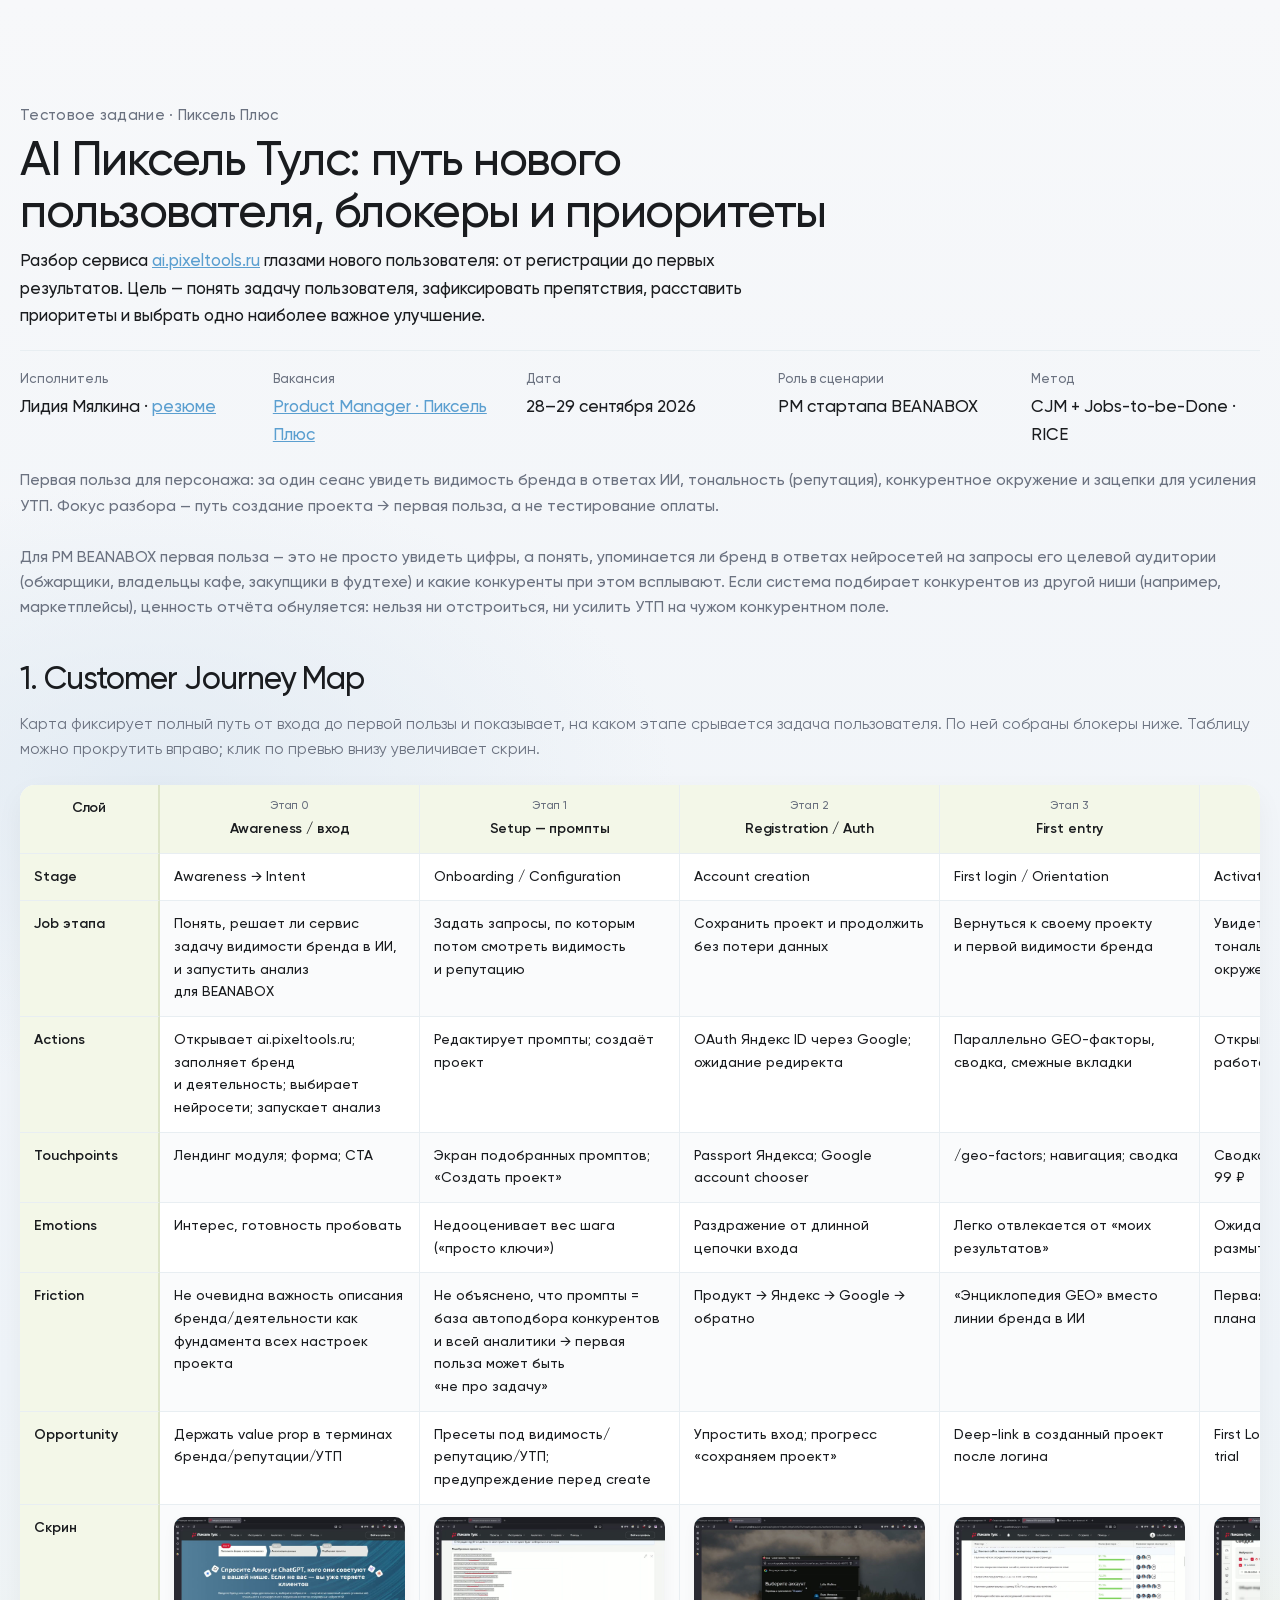
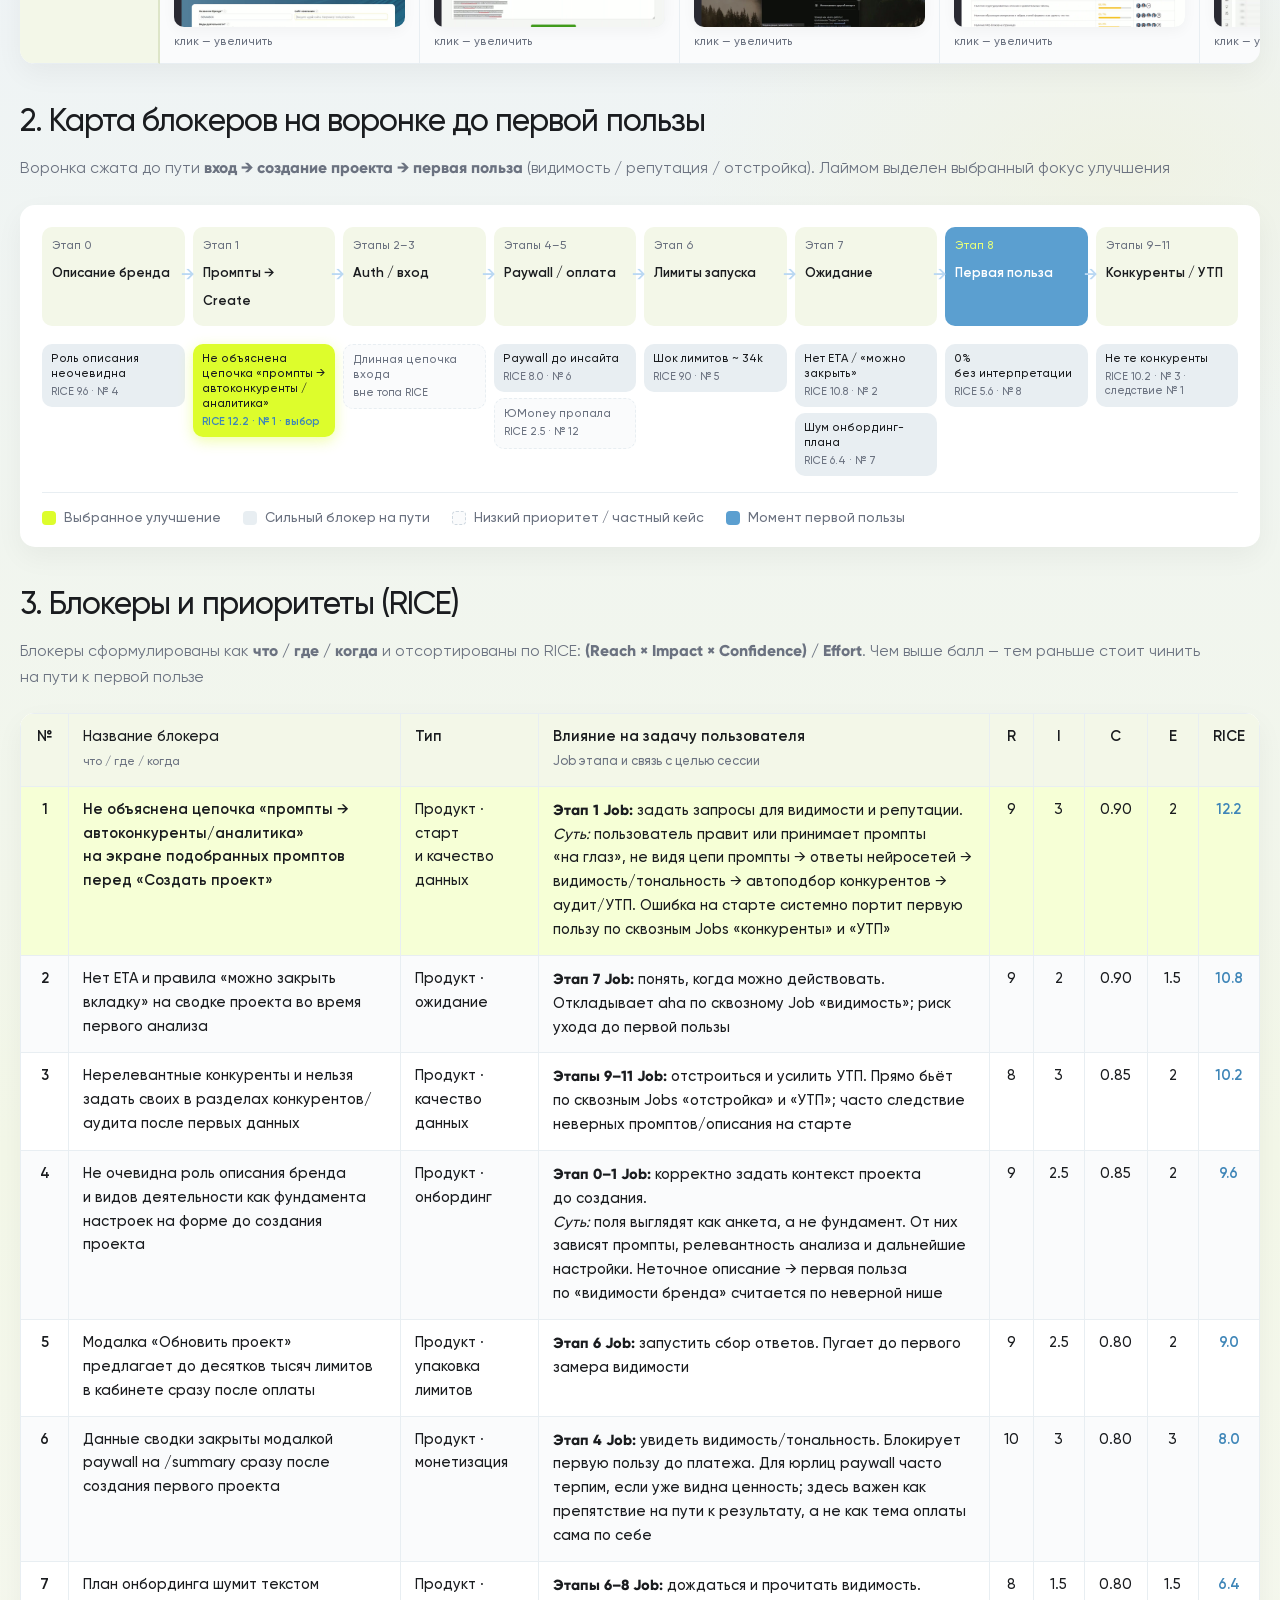
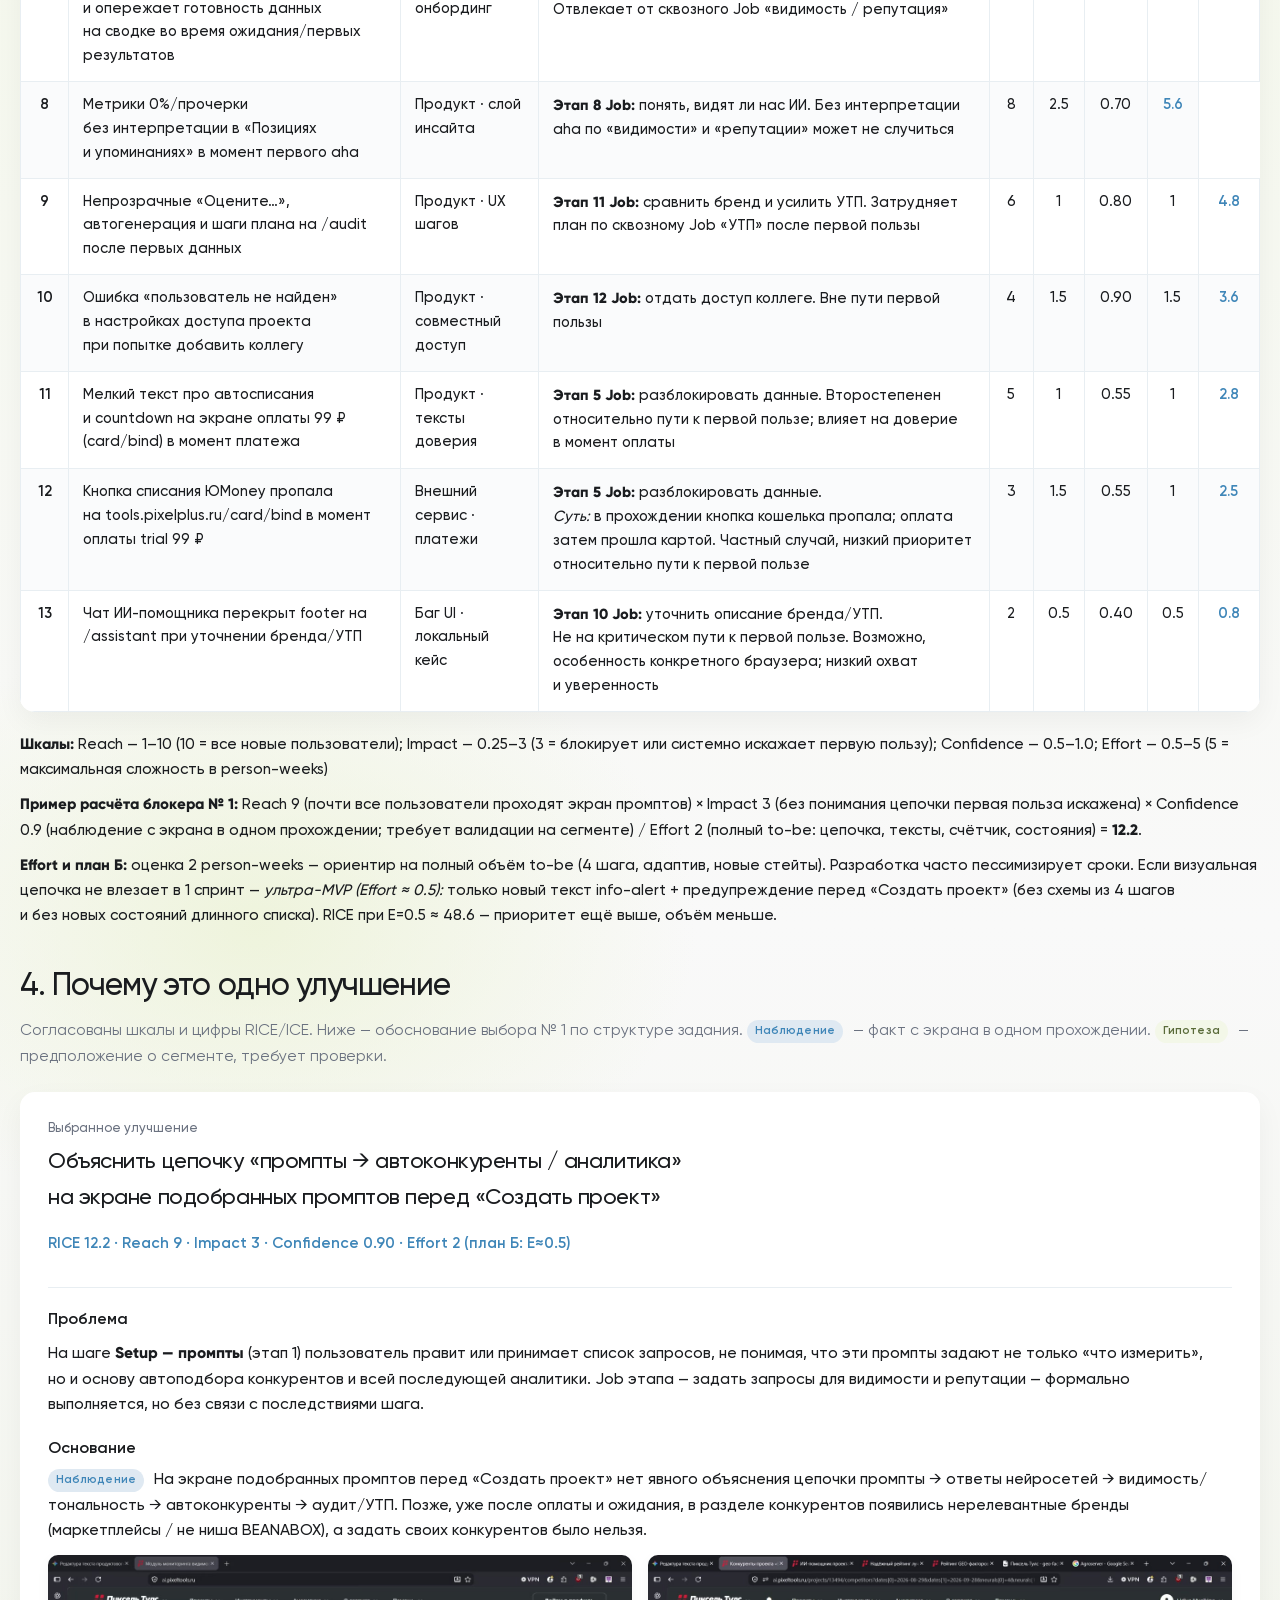
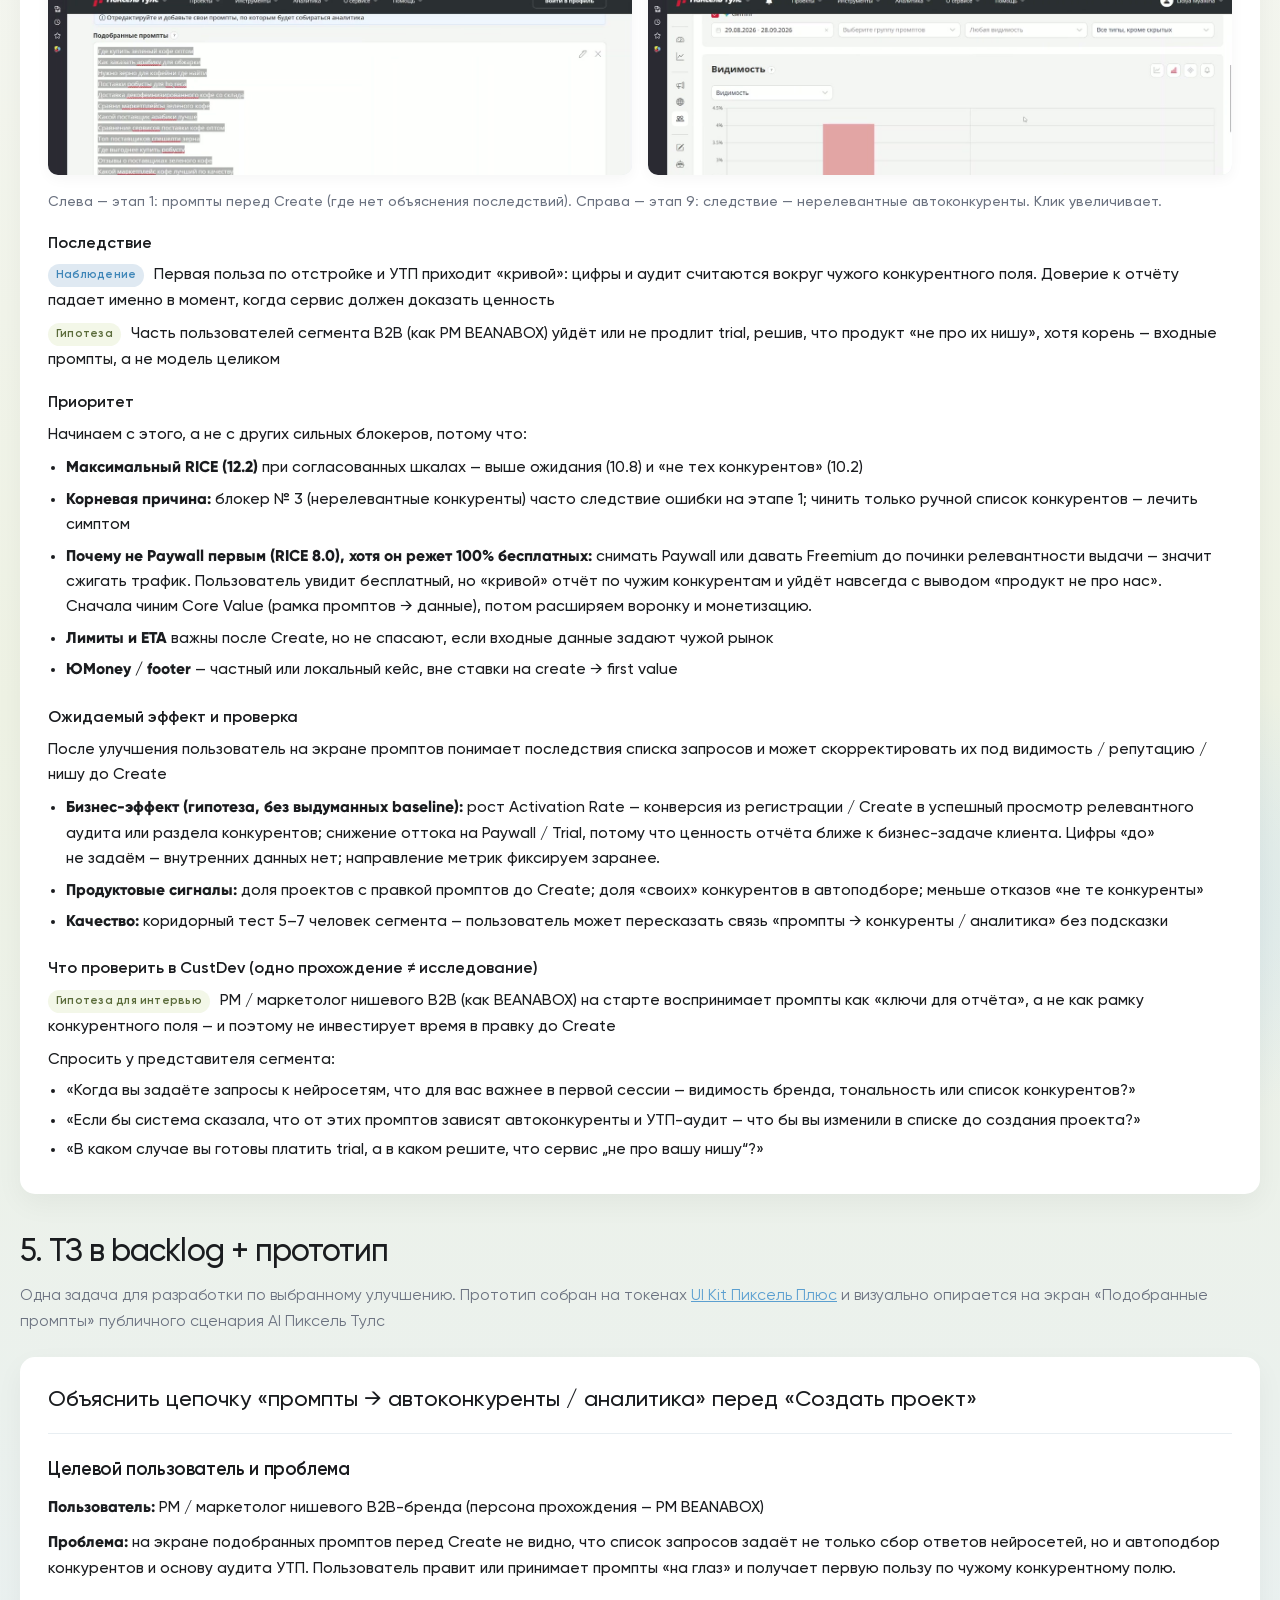
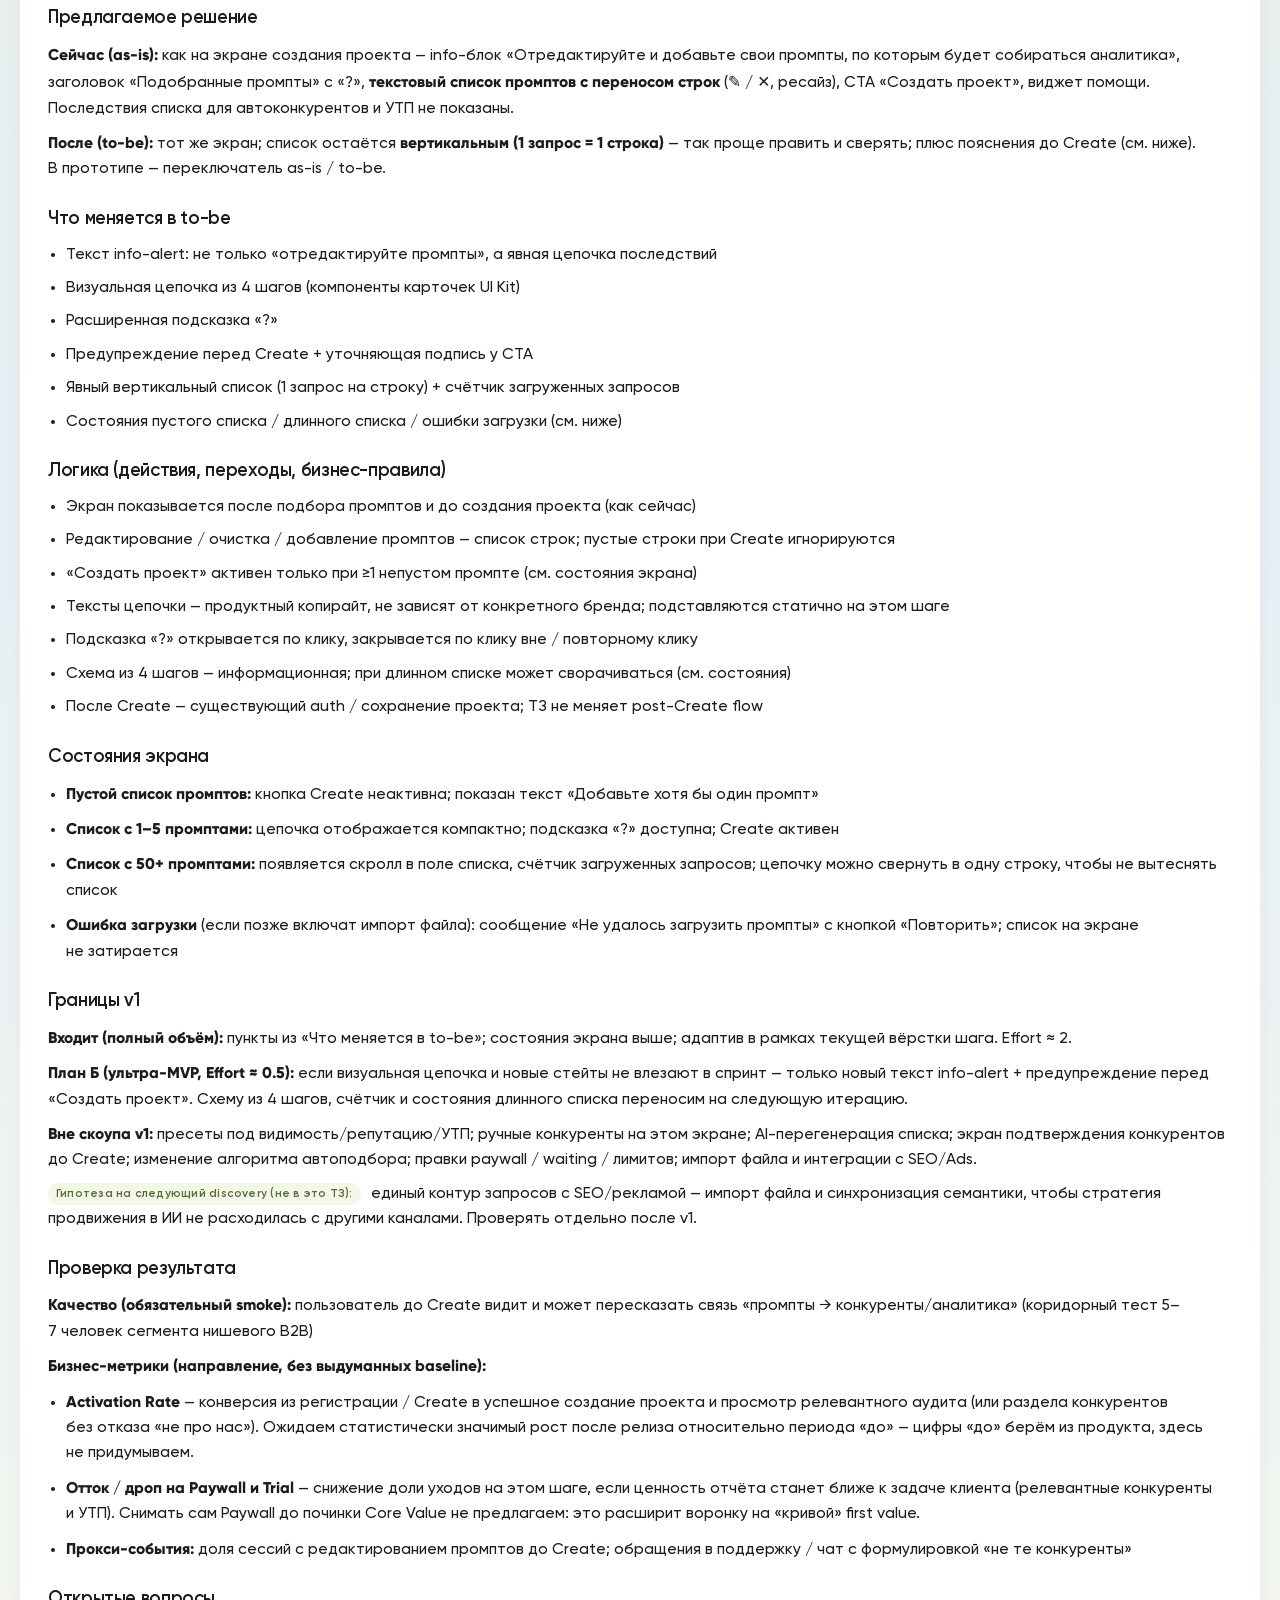
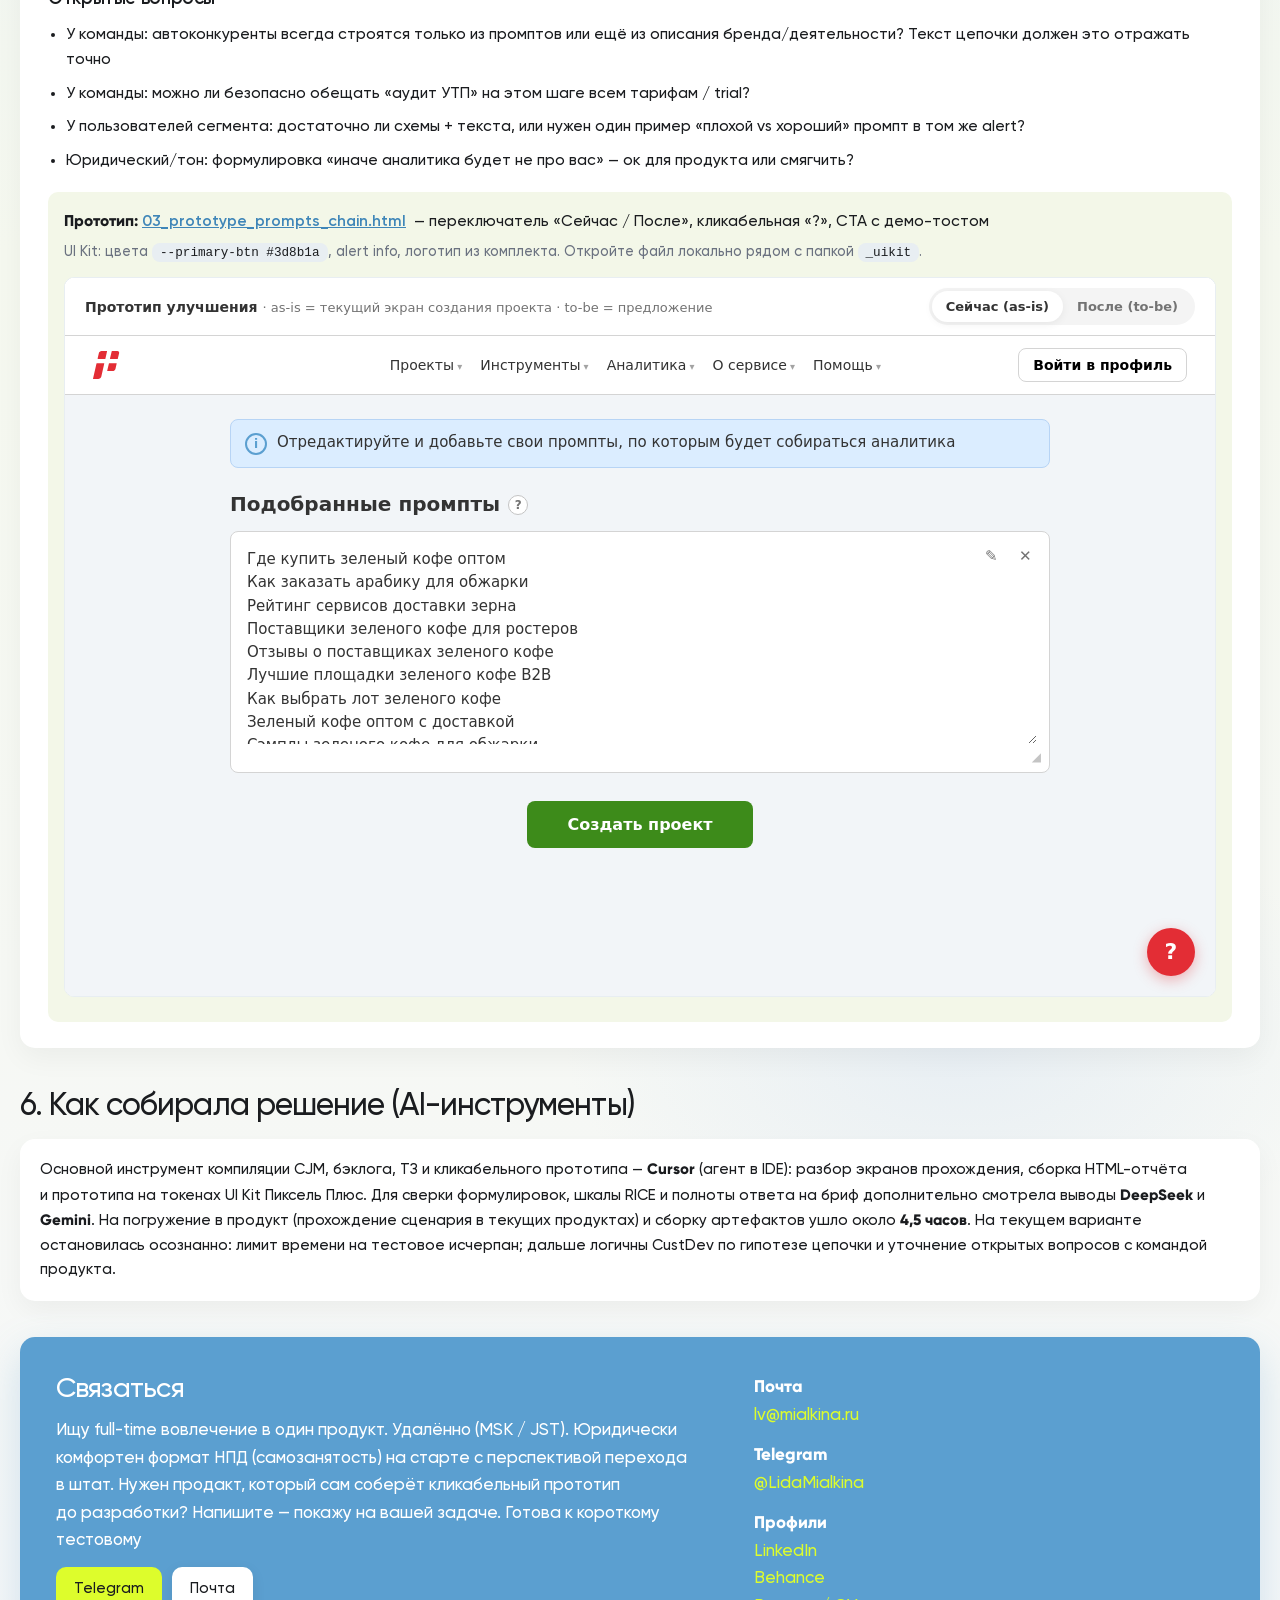
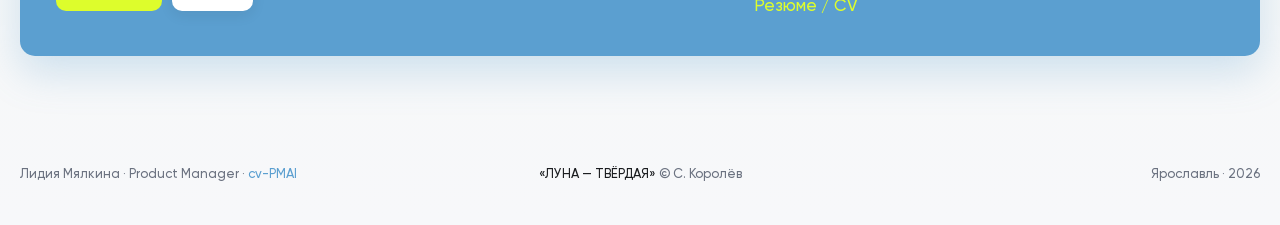
==== commit e350c9f0: "Корректировка футера" ====
--- a/02_report_CJM_blockers_RICE.html
+++ b/02_report_CJM_blockers_RICE.html
@@ -790,11 +790,18 @@
   }
   .site-footer .wrap {
     padding: 0;
-    display: flex;
-    flex-wrap: wrap;
+    display: grid;
+    grid-template-columns: minmax(0, 1fr) auto minmax(0, 1fr);
     align-items: baseline;
-    justify-content: space-between;
     gap: 12px 24px;
+  }
+  .site-footer .foot-left {
+    justify-self: start;
+    text-align: left;
+  }
+  .site-footer .foot-right {
+    justify-self: end;
+    text-align: right;
   }
   .site-footer a {
     color: var(--link);
@@ -804,6 +811,8 @@
   .site-footer a:hover { color: var(--navy-ink); }
   .site-footer .slogan {
     margin: 0;
+    justify-self: center;
+    text-align: center;
     font-weight: 500;
     color: var(--ink);
   }
@@ -828,6 +837,18 @@
       width: 100%;
     }
     .site-footer { padding: 20px 0 36px; font-size: 12px; }
+    .site-footer .wrap {
+      grid-template-columns: 1fr;
+      justify-items: center;
+      text-align: center;
+      gap: 8px;
+    }
+    .site-footer .foot-left,
+    .site-footer .foot-right,
+    .site-footer .slogan {
+      justify-self: center;
+      text-align: center;
+    }
   }
 
   @media (max-width: 720px) {
@@ -1656,9 +1677,9 @@
 
 <footer class="site-footer">
   <div class="wrap">
-    <span>Лидия Мялкина · Product Manager · <a href="https://lidee4ka.github.io/cv-PMAI/" target="_blank" rel="noopener">cv-PMAI</a></span>
+    <span class="foot-left">Лидия Мялкина · Product Manager · <a href="https://lidee4ka.github.io/cv-PMAI/" target="_blank" rel="noopener">cv-PMAI</a></span>
     <p class="slogan">«ЛУНА&nbsp;— ТВЁРДАЯ» <cite>©&nbsp;С.&nbsp;Королёв</cite></p>
-    <span>Ярославль · 2026</span>
+    <span class="foot-right">Ярославль · 2026</span>
   </div>
 </footer>
 
